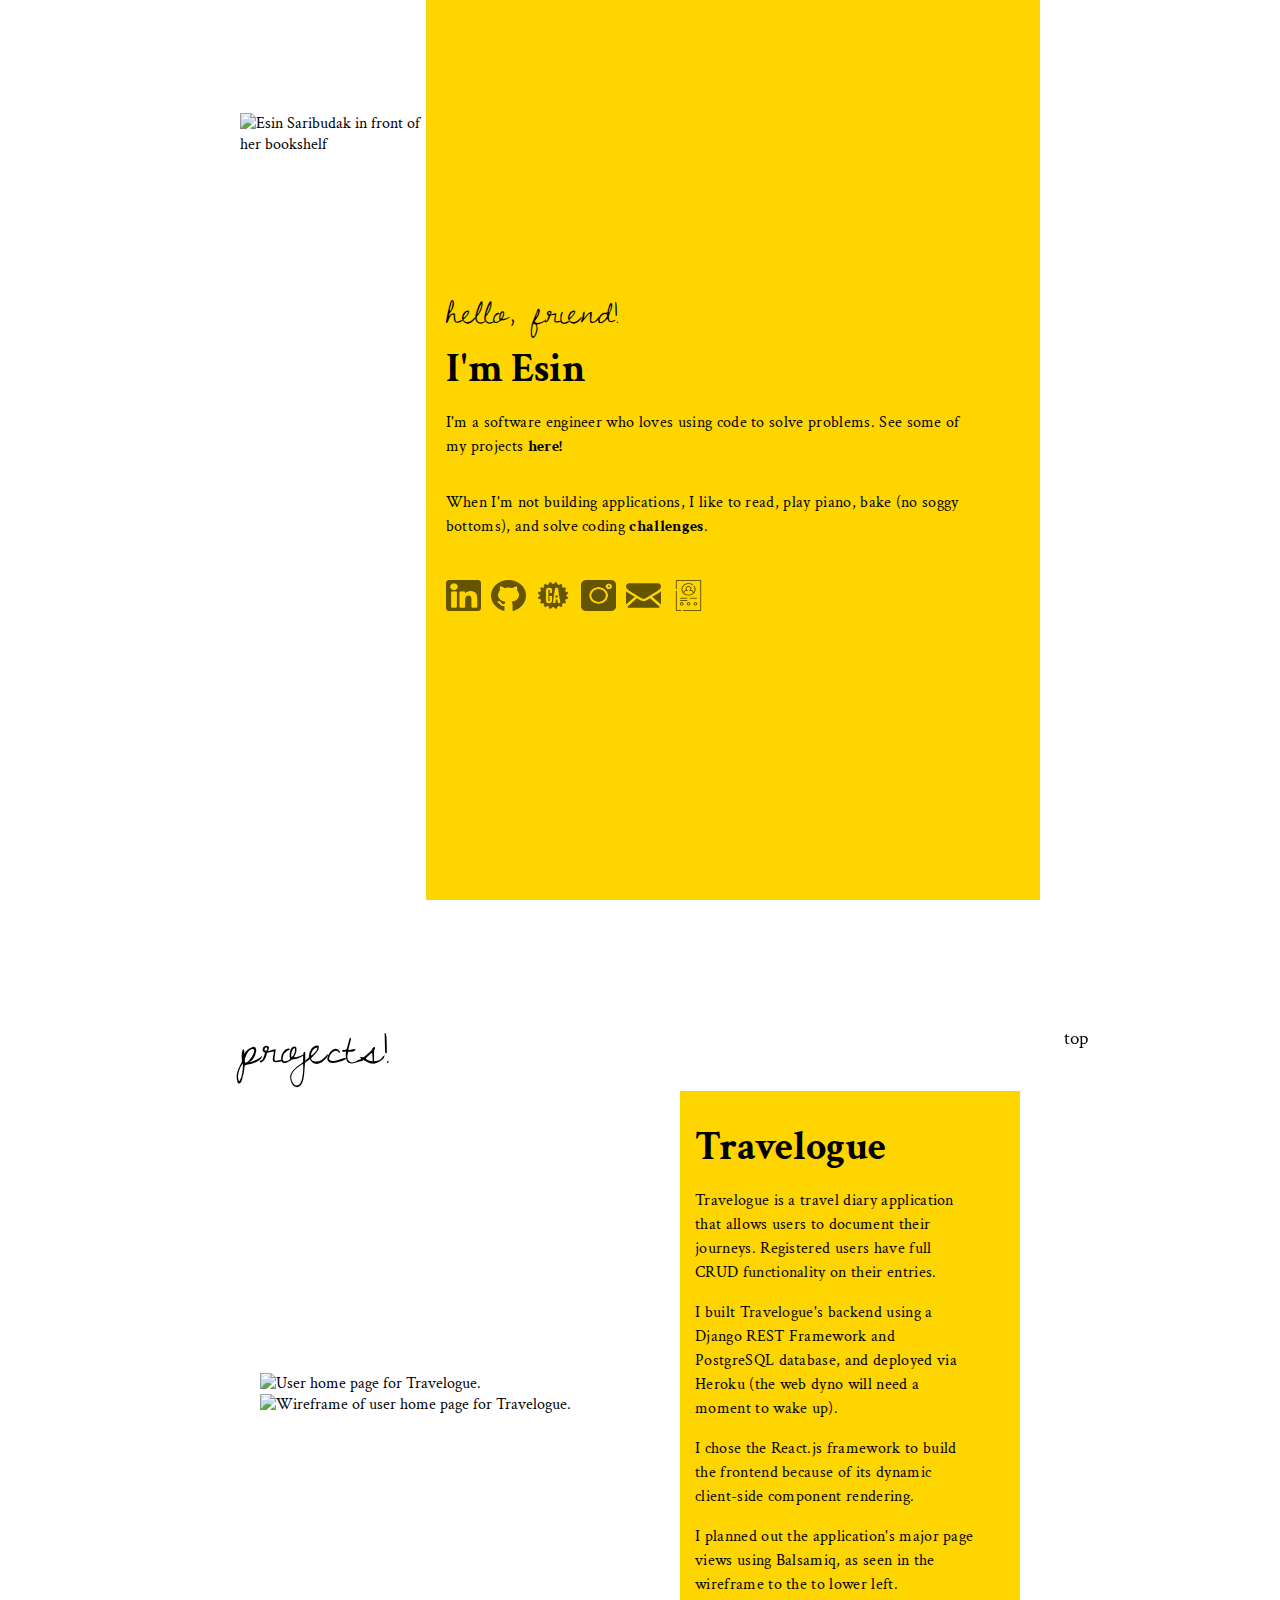
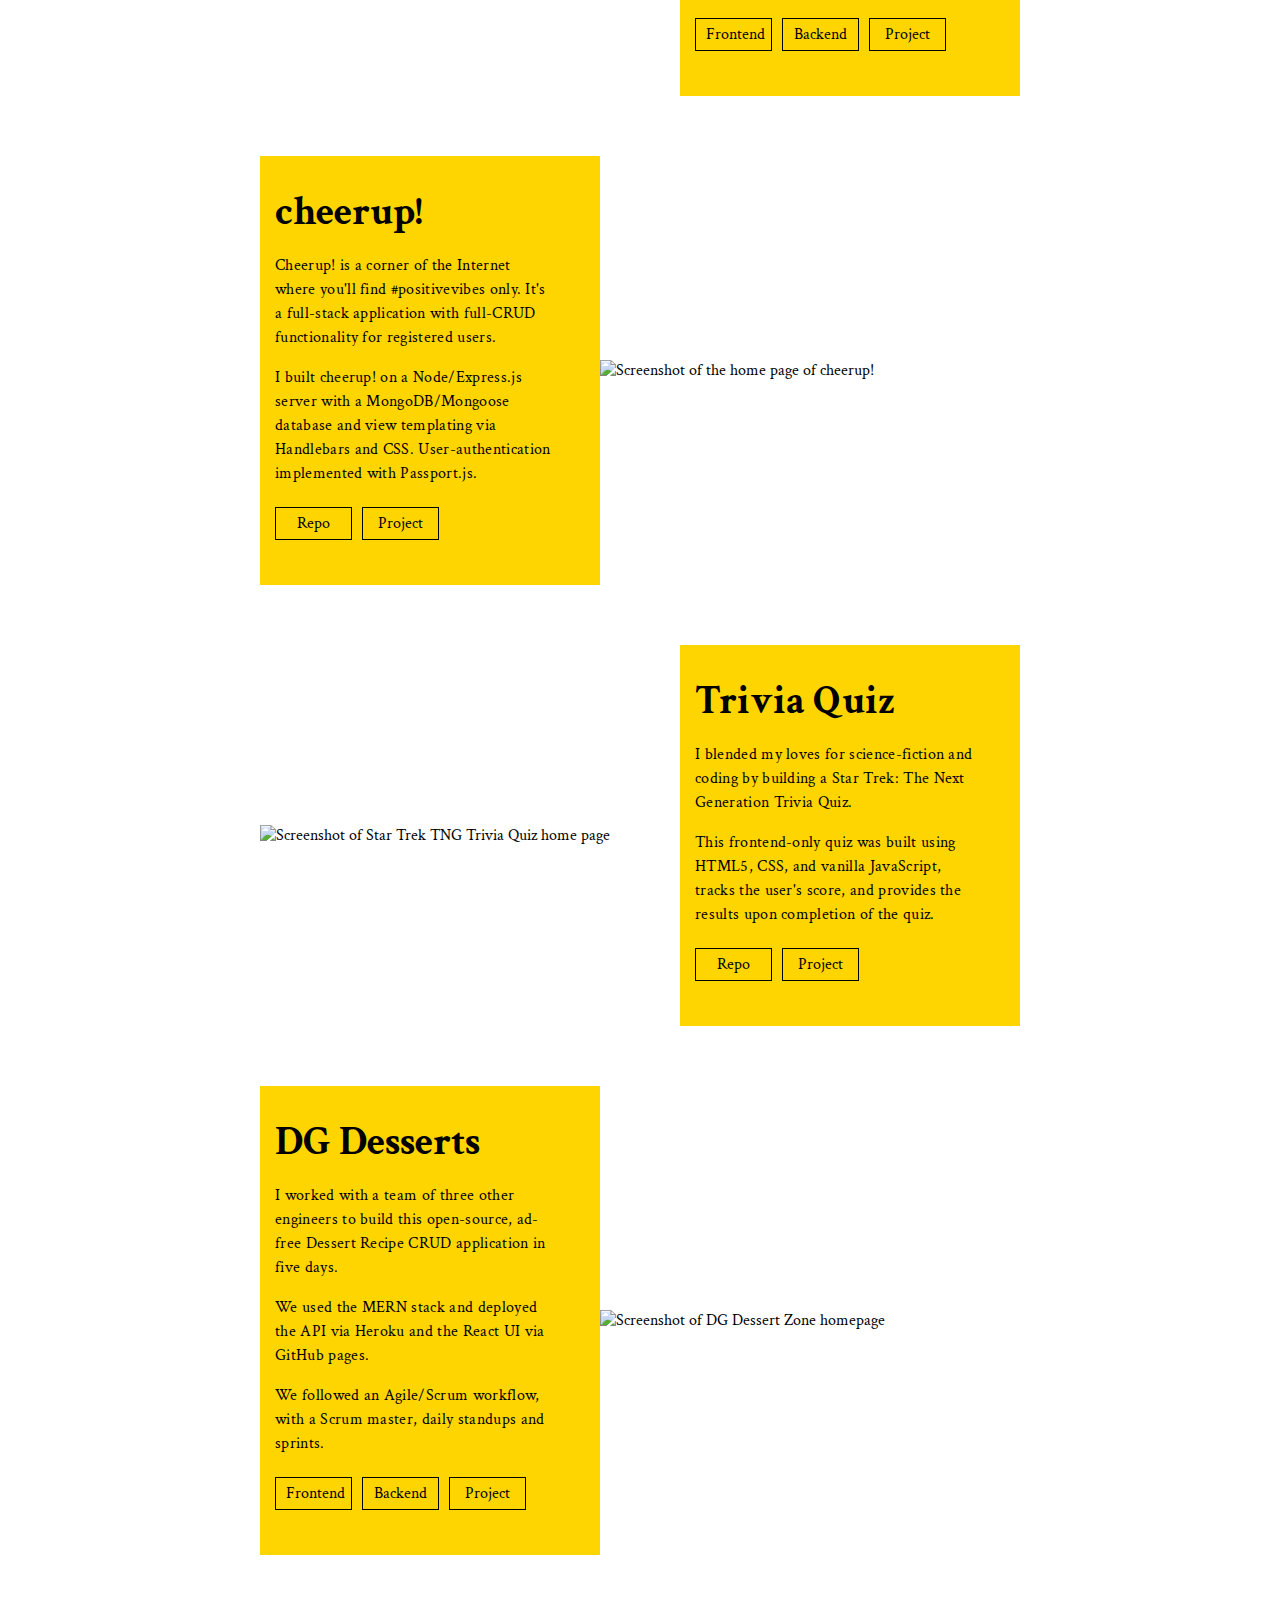
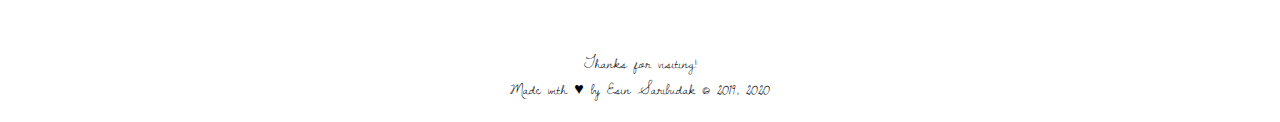
==== index.html @ 90f93ae7 "update meta tags and alt attributes for seo" ====
<!DOCTYPE html>
<html lang="en">
	<head>
		<meta charset="UTF-8" />
		<meta name="viewport" content="width=device-width, initial-scale=1.0" />
		<meta http-equiv="X-UA-Compatible" content="ie=edge" />
		<meta name="Esin Saribudak" content="Esin Saribudak's Portfolio" />
		<link type="text/css" rel="stylesheet" href="style.css" />
		<link
			href="https://fonts.googleapis.com/css?family=Crimson+Text:400,700&display=swap"
			rel="stylesheet"
		/>
		<link
			href="https://fonts.googleapis.com/css?family=Dawning+of+a+New+Day&display=swap"
			rel="stylesheet"
		/>
		<link
			rel="apple-touch-icon"
			sizes="180x180"
			href="favicon_io/apple-touch-icon.png"
		/>
		<link
			rel="icon"
			type="image/png"
			sizes="32x32"
			href="favicon_io/favicon-32x32.png"
		/>
		<link
			rel="icon"
			type="image/png"
			sizes="16x16"
			href="favicon_io/favicon-16x16.png"
		/>
		<link rel="manifest" href="/site.webmanifest" />

		<title>Esin Saribudak</title>
	</head>
	<body>
		<div class="home">
			<div class="home-img-container">
				<img
					id="esin-picture"
					src="https://i.imgur.com/zBYE6ko.jpg"
					alt="Esin Saribudak in front of her bookshelf"
				/>
			</div>
			<main id="yellow-rectangle">
				<h2>hello, friend!</h2>
				<h1>I'm Esin</h1>
				<p>
					I'm a software engineer who loves using code to solve problems. See
					some of my projects
					<a href="#projects">here!</a>
				</p>

				<p>
					When I'm not building applications, I like to read, play piano, bake
					(no soggy bottoms), and solve coding
					<a href="https://www.codewars.com/users/esin87" target="_blank"
						>challenges</a
					>.
				</p>

				<div class="icon-container" id="icon-container">
					<a href="https://www.linkedin.com/in/esinsaribudak/" target="_blank">
						<img
							id="linkedin"
							class="icon"
							src="images/icons/045-linkedin.png"
							alt="Click to visit Esin Saribudak's LinkedIn profile"
						/>
					</a>
					<a href="https://github.com/esin87" target="_blank">
						<img
							id="github"
							class="icon"
							src="images/icons/038-github.png"
							alt="Click to visit Esin Saribudak's GitHub profile"
						/>
					</a>
					<a
						href="https://profiles.generalassemb.ly/profiles/esinsaribudak"
						target="_blank"
					>
						<img
							id="generalAssembly"
							class="icon"
							src="images/icons/ga-logo-bw.png"
							alt="Click to visit Esin Saribudak's GeneralAssembly profile"
						/>
					</a>
					<a href="https://instagram.com/yellowbranch/" target="_blank">
						<img
							id="instagram"
							class="icon"
							src="images/icons/025-instagram.png"
							alt="Click to visit Esin Saribudak's Instagram profile"
						/>
					</a>
					<a href="mailto:esin.saribudak@gmail.com">
						<img
							id="email"
							class="icon"
							src="images/icons/black-back-closed-envelope-shape.png"
							alt="Click to email Esin Saribudak"
						/>
					</a>
					<a href="images/esinsaribudak-resume.pdf" target="_blank">
						<img
							id="resume"
							class="icon"
							src="images/icons/005-profile-1.png"
							alt="Click to see Esin Saribudak's resume"
						/>
					</a>
				</div>
			</main>
		</div>

		<div class="projects" id="projects">
			<div class="projects-header">
				<h2>projects!</h2>
			</div>
			<div id="top">
				<a href="#">top</a>
			</div>
			<article>
				<div class="project-img-container">
					<img
						src="https://i.imgur.com/ESiL0TM.png"
						alt="User home page for Travelogue."
					/>
					<img
						src="https://i.imgur.com/zQrvHQb.png"
						alt="Wireframe of user home page for Travelogue."
					/>
				</div>
				<div class="project-text-container">
					<h1>Travelogue</h1>

					<p>
						Travelogue is a travel diary application that allows users to
						document their journeys. Registered users have full CRUD
						functionality on their entries.
					</p>
					<p>
						I built Travelogue's backend using a Django REST Framework and
						PostgreSQL database, and deployed via Heroku (the web dyno will need
						a moment to wake up).
					</p>
					<p>
						I chose the React.js framework to build the frontend because of its
						dynamic client-side component rendering.
					</p>
					<p>
						I planned out the application's major page views using Balsamiq, as
						seen in the wireframe to the to lower left.
					</p>
					<div class="projects-button-container">
						<a href="https://github.com/esin87/travelogue" target="_blank"
							>Frontend</a
						>
						<a
							href="https://github.com/esin87/travelogue_backend"
							target="_blank"
							>Backend</a
						>
						<a href="https://esin87.github.io/travelogue/" target="_blank"
							>Project</a
						>
					</div>
				</div>
			</article>
			<article>
				<div class="project-text-container">
					<h1>cheerup!</h1>
					<p>
						Cheerup! is a corner of the Internet where you'll find
						#positivevibes only. It's a full-stack application with full-CRUD
						functionality for registered users.
					</p>
					<p>
						I built cheerup! on a Node/Express.js server with a MongoDB/Mongoose
						database and view templating via Handlebars and CSS.
						User-authentication implemented with Passport.js.
					</p>
					<div class="projects-button-container">
						<a href="https://github.com/esin87/cheerup" target="_blank">Repo</a>
						<a
							href="https://esins-cheerup-app.herokuapp.com/cheerups/"
							target="_blank"
						>
							Project
						</a>
					</div>
				</div>
				<div class="project-img-container">
					<img
						src="https://i.imgur.com/4g5cxNx.jpg"
						alt="Screenshot of the home page of cheerup!"
					/>
				</div>
			</article>
			<article>
				<div class="project-img-container">
					<img
						src="https://i.imgur.com/zkVn82F.png"
						alt="Screenshot of Star Trek TNG Trivia Quiz home page"
					/>
				</div>
				<div class="project-text-container">
					<h1>Trivia Quiz</h1>
					<p>
						I blended my loves for science-fiction and coding by building a Star
						Trek: The Next Generation Trivia Quiz.
					</p>
					<p>
						This frontend-only quiz was built using HTML5, CSS, and vanilla
						JavaScript, tracks the user's score, and provides the results upon
						completion of the quiz.
					</p>
					<div class="projects-button-container">
						<a
							href="https://github.com/esin87/StarTrek_TNG_Trivia_Game"
							target="_blank"
							>Repo</a
						>
						<a
							href="https://esin87.github.io/StarTrek_TNG_Trivia_Game/"
							target="_blank"
						>
							Project
						</a>
					</div>
				</div>
			</article>
			<article>
				<div class="project-text-container">
					<h1>DG Desserts</h1>
					<p>
						I worked with a team of three other engineers to build this
						open-source, ad-free Dessert Recipe CRUD application in five days.
					</p>
					<p>
						We used the MERN stack and deployed the API via Heroku and the React
						UI via GitHub pages.
					</p>
					<p>
						We followed an Agile/Scrum workflow, with a Scrum master, daily
						standups and sprints.
					</p>
					<div class="projects-button-container">
						<a
							href="https://github.com/esin87/ga-seir-project3-frontend"
							target="_blank"
							>Frontend</a
						>
						<a href="https://github.com/esin87/ga-seir-project3">Backend</a>
						<a
							href="https://esin87.github.io/ga-seir-project3-frontend"
							target="_blank"
						>
							Project
						</a>
					</div>
				</div>

				<div class="project-img-container">
					<img
						src="https://i.imgur.com/pqdfw8V.png"
						alt="Screenshot of DG Dessert Zone homepage"
					/>
				</div>
			</article>
		</div>
		<footer>
			Thanks for visiting! <br />
			Made with &hearts; by Esin Saribudak &copy; 2019, 2020
		</footer>
		<script src="script.js"></script>
	</body>
</html>
---- style.css ----
html,
body {
	background-color: white;
	font-family: 'Crimson Text', serif;
	color: black;
	text-align: left;
	padding: 0;
	max-width: 800px;
	padding: 0px;
	margin: 0px auto;
	height: 100%;
	min-height: 100%;
	animation: fadeInAnimation ease 1.5s;
	animation-iteration-count: 1;
	animation-fill-mode: forwards;
	scroll-behavior: smooth;
}

@keyframes fadeInAnimation {
	0% {
		opacity: 0;
	}
	100% {
		opacity: 1;
	}
}

h1 {
	font-size: 250%;
}

h2 {
	font-family: 'Dawning of a New Day', cursive;
	font-size: 250%;
	font-weight: 300;
}

h1,
h2 {
	margin: 0;
}

.home {
	display: flex;
	flex-direction: row;
	align-items: stretch;
	height: 100%;
	min-height: 100%;
}

.home img {
	border: none;
	height: 75%;
}

.home-img-container {
	display: flex;
	flex-direction: row;
	align-items: center;
}

.icon-container {
	display: flex;
	flex-direction: row;
	padding: 0;
	margin: 0;
	justify-content: flex-start;
}

.icon-container img {
	opacity: 0.6;
}

.icon-container img:hover {
	opacity: 1;
}

main {
	background-color: #ffd500;
	padding: 0 60px 0 20px;
	display: flex;
	flex-direction: column;
	justify-content: center;
	height: 100%;
}

.icon-container {
	border: none;
	margin-top: 25px;
}

img.icon {
	width: 35px;
	margin-right: 10px;
}

p {
	line-height: 1.5em;
	letter-spacing: 0.02em;
}

p a {
	color: black;
	text-decoration: none;
	font-weight: bolder;
	transition: color 0.5s;
}

p a:hover {
	color: white;
}

@media (max-width: 750px) {
	html,
	body {
		margin: 0;
		padding: 0;
		height: 100vh;
		min-height: 100%;
		position: fixed;
	}

	.home img {
		height: 200px;
	}

	main {
		height: 100vh;
		min-height: 100%;
	}

	img.icon {
		width: 25px;
		height: 25px;
	}
}

.projects-header {
	display: flex;
	justify-content: space-between;
	align-items: baseline;
}

.projects-header a {
	color: black;
	text-decoration: none;
	font-weight: bolder;
}

.projects {
	margin-top: 100px;
}

.projects img {
	width: 100%;
}

.projects h2 {
	font-size: 350%;
}

article {
	width: 95%;
	display: flex;
	margin: 10px auto;
	padding-top: 30px;
	padding-bottom: 20px;
	align-items: center;
}

.project-img-container {
	display: flex;
	flex-direction: column;
	flex-basis: 60%;
}

.project-text-container {
	flex-basis: 40%;
	background-color: #ffd500;
	padding: 30px 45px 30px 15px;
}

.projects-button-container {
	display: flex;
	justify-content: flex-start;
	padding-bottom: 10px;
}

.projects-button-container a {
	margin: 5px 10px 5px 0;
	text-decoration: none;
	border: 1px solid black;
	padding: 5px 10px;
	color: black;
	width: 55px;
	text-align: center;
	transition: background-color 0.5s;
}

.projects-button-container a:hover {
	background-color: white;
}

footer {
	text-align: center;
	margin: 55px 0 10px 0;
	padding: 20px;
	font-family: 'Dawning of a New Day', cursive;
}

div#top {
	position: -webkit-sticky; /* Safari */
	position: sticky;
	top: 0;
	text-align: right;
	margin-right: -3em;
	margin-top: -4em;
}

div#top a {
	color: black;
	text-decoration: none;
	font-size: larger;
}
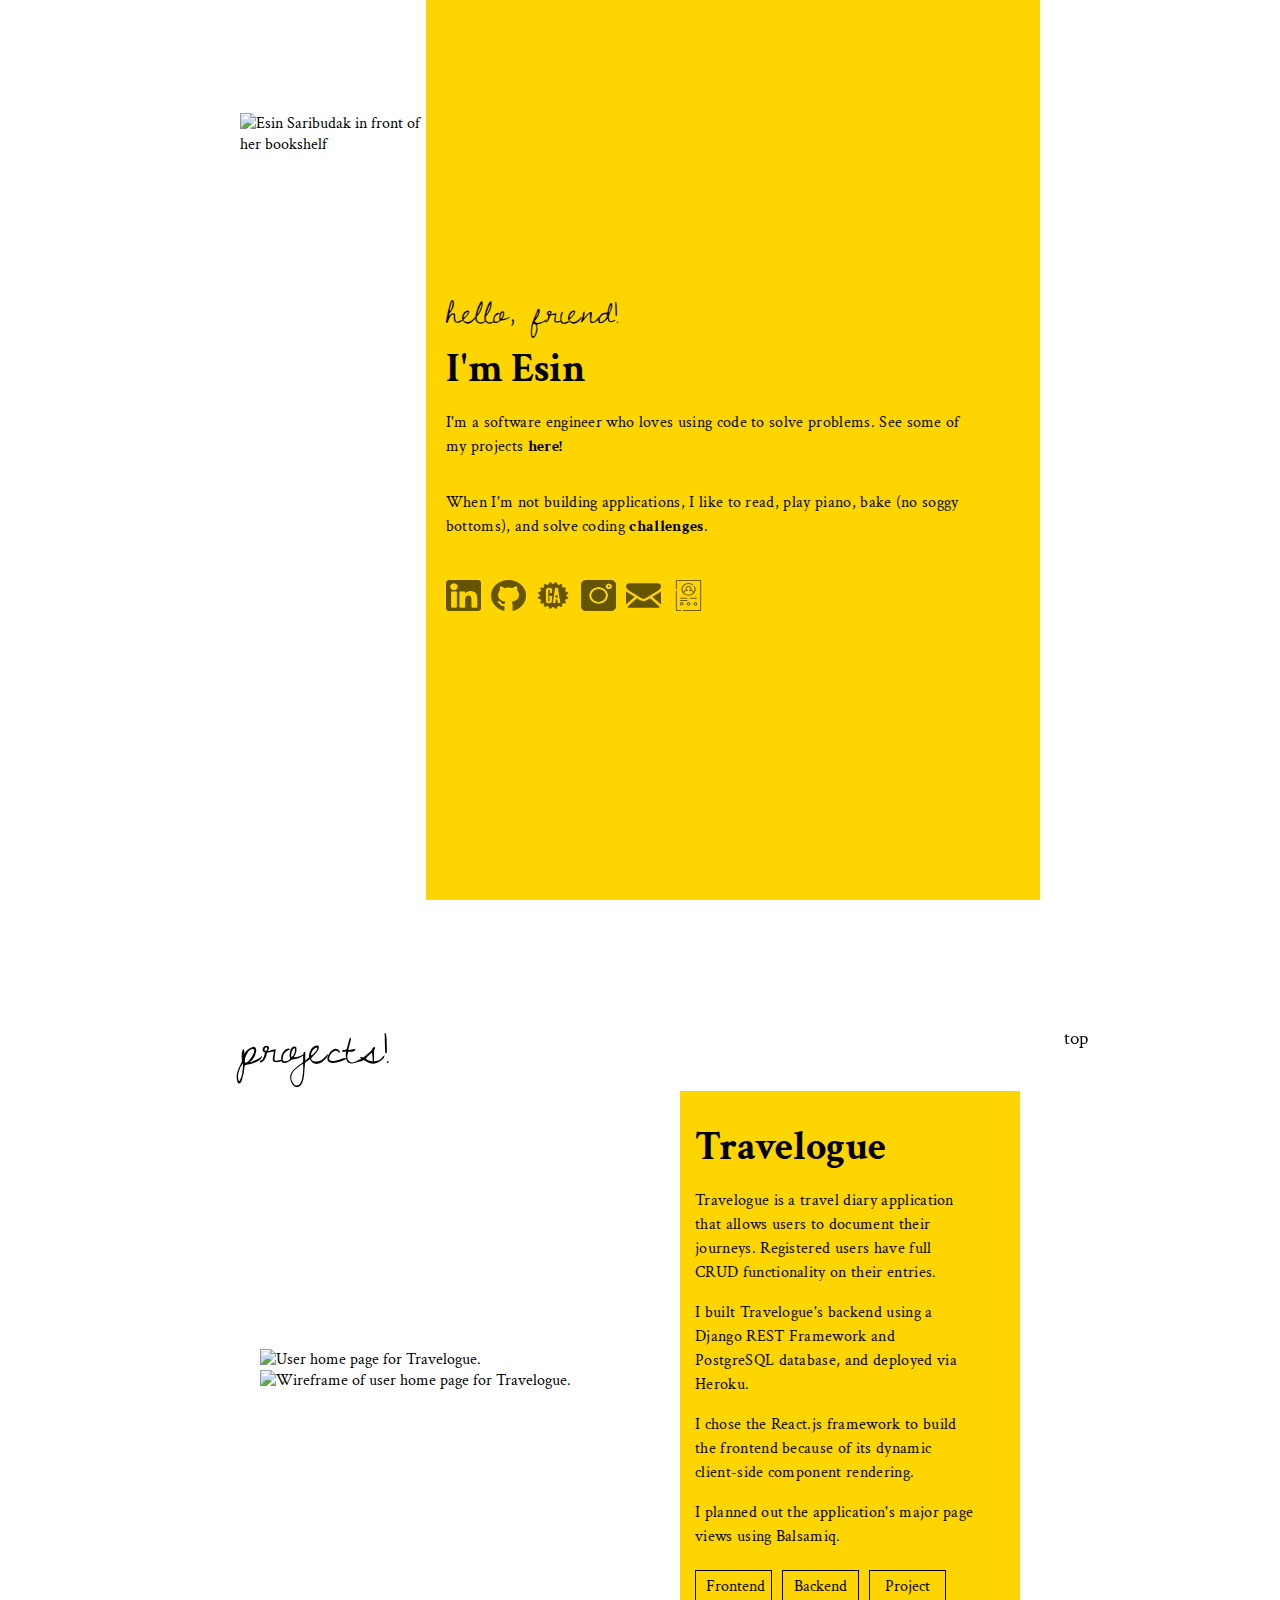
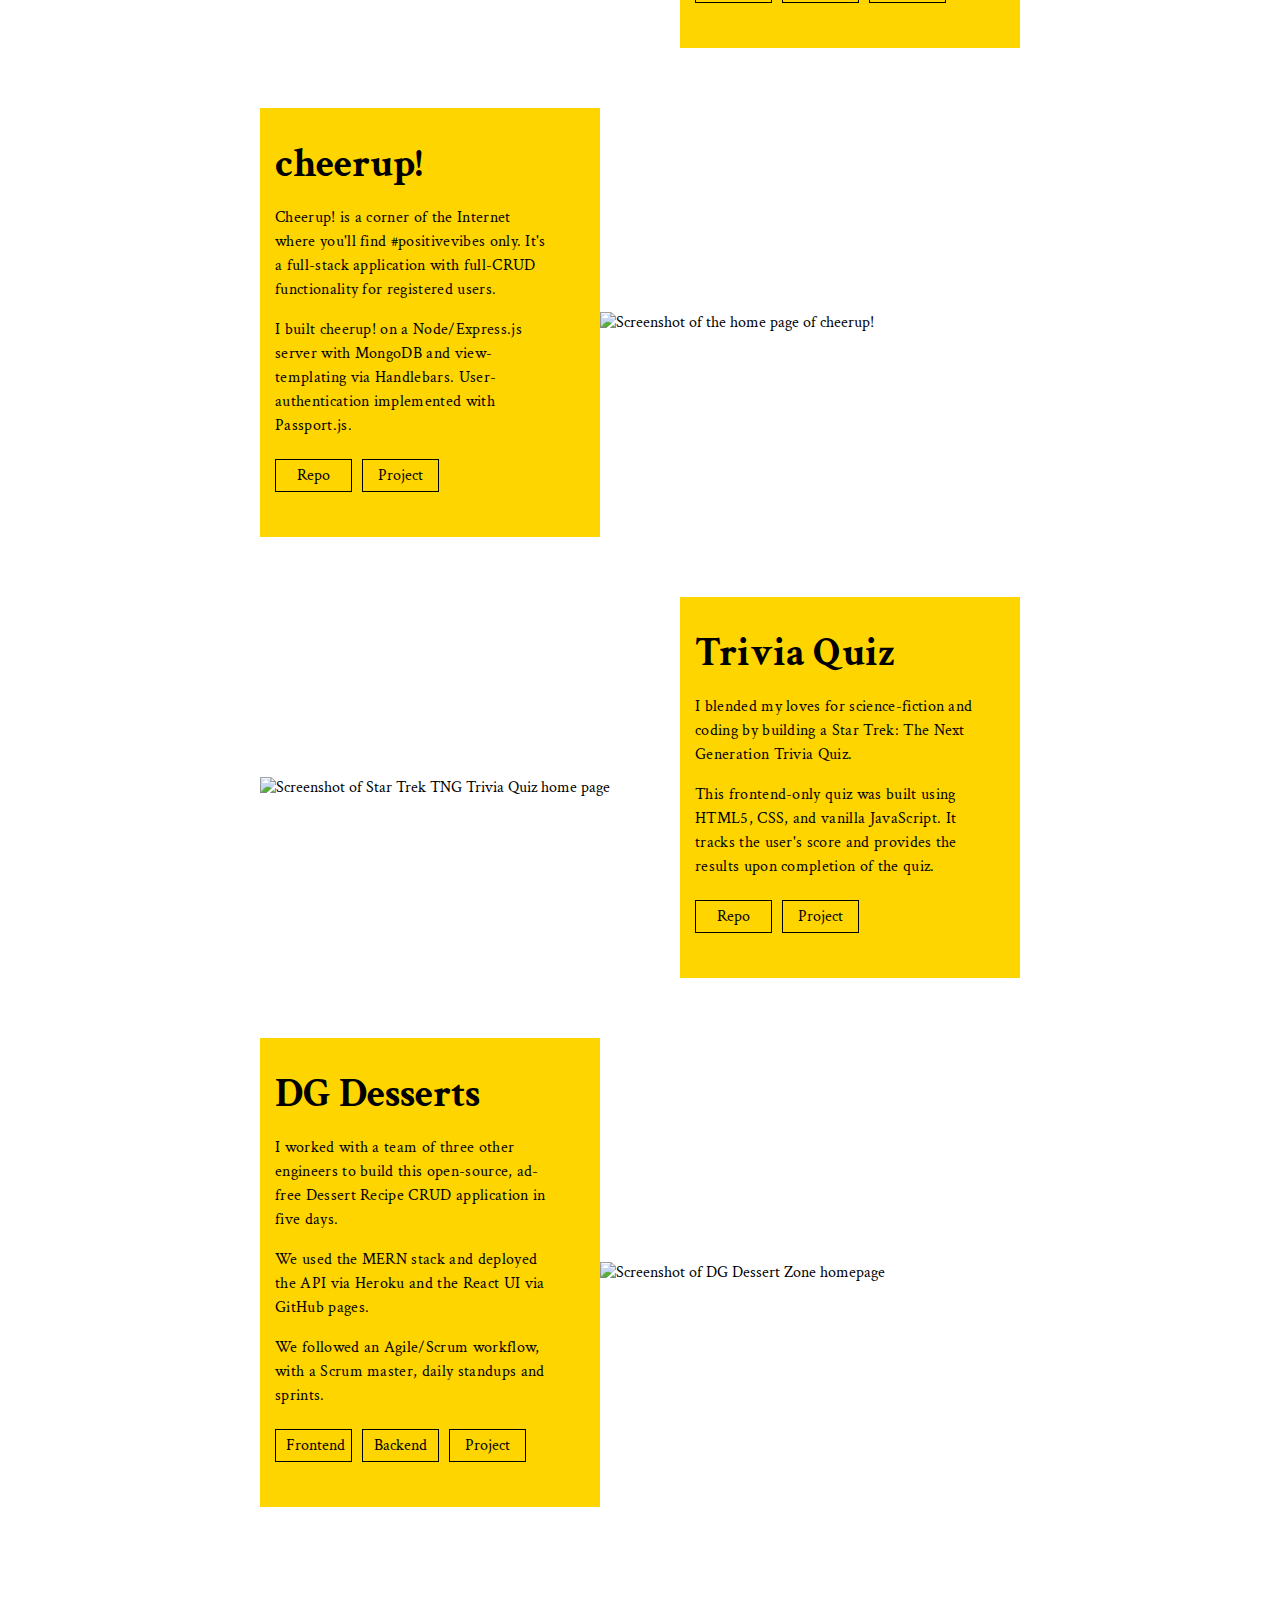
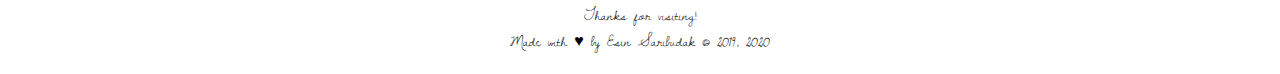
==== commit 8545a09c: "Add mobile-responsive styles" ====
--- a/index.html
+++ b/index.html
@@ -145,16 +145,14 @@
 					</p>
 					<p>
 						I built Travelogue's backend using a Django REST Framework and
-						PostgreSQL database, and deployed via Heroku (the web dyno will need
-						a moment to wake up).
+						PostgreSQL database, and deployed via Heroku.
 					</p>
 					<p>
 						I chose the React.js framework to build the frontend because of its
 						dynamic client-side component rendering.
 					</p>
 					<p>
-						I planned out the application's major page views using Balsamiq, as
-						seen in the wireframe to the to lower left.
+						I planned out the application's major page views using Balsamiq.
 					</p>
 					<div class="projects-button-container">
 						<a href="https://github.com/esin87/travelogue" target="_blank"
@@ -172,7 +170,7 @@
 				</div>
 			</article>
 			<article>
-				<div class="project-text-container">
+				<div class="project-text-container" id="cheerup-text">
 					<h1>cheerup!</h1>
 					<p>
 						Cheerup! is a corner of the Internet where you'll find
@@ -180,9 +178,9 @@
 						functionality for registered users.
 					</p>
 					<p>
-						I built cheerup! on a Node/Express.js server with a MongoDB/Mongoose
-						database and view templating via Handlebars and CSS.
-						User-authentication implemented with Passport.js.
+						I built cheerup! on a Node/Express.js server with MongoDB and
+						view-templating via Handlebars. User-authentication implemented with
+						Passport.js.
 					</p>
 					<div class="projects-button-container">
 						<a href="https://github.com/esin87/cheerup" target="_blank">Repo</a>
@@ -208,7 +206,7 @@
 						alt="Screenshot of Star Trek TNG Trivia Quiz home page"
 					/>
 				</div>
-				<div class="project-text-container">
+				<div class="project-text-container" id="star-trek-text">
 					<h1>Trivia Quiz</h1>
 					<p>
 						I blended my loves for science-fiction and coding by building a Star
@@ -216,7 +214,7 @@
 					</p>
 					<p>
 						This frontend-only quiz was built using HTML5, CSS, and vanilla
-						JavaScript, tracks the user's score, and provides the results upon
+						JavaScript. It tracks the user's score and provides the results upon
 						completion of the quiz.
 					</p>
 					<div class="projects-button-container">
@@ -235,7 +233,7 @@
 				</div>
 			</article>
 			<article>
-				<div class="project-text-container">
+				<div class="project-text-container" id="dg-text">
 					<h1>DG Desserts</h1>
 					<p>
 						I worked with a team of three other engineers to build this
--- a/style.css
+++ b/style.css
@@ -4,16 +4,10 @@
 	font-family: 'Crimson Text', serif;
 	color: black;
 	text-align: left;
-	padding: 0;
-	max-width: 800px;
-	padding: 0px;
-	margin: 0px auto;
-	height: 100%;
-	min-height: 100%;
 	animation: fadeInAnimation ease 1.5s;
 	animation-iteration-count: 1;
 	animation-fill-mode: forwards;
-	scroll-behavior: smooth;
+	padding: 0;
 }
 
 @keyframes fadeInAnimation {
@@ -25,200 +19,357 @@
 	}
 }
 
-h1 {
-	font-size: 250%;
-}
-
-h2 {
-	font-family: 'Dawning of a New Day', cursive;
-	font-size: 250%;
-	font-weight: 300;
-}
-
-h1,
-h2 {
-	margin: 0;
-}
-
-.home {
-	display: flex;
-	flex-direction: row;
-	align-items: stretch;
-	height: 100%;
-	min-height: 100%;
-}
-
-.home img {
-	border: none;
-	height: 75%;
-}
-
-.home-img-container {
-	display: flex;
-	flex-direction: row;
-	align-items: center;
-}
-
-.icon-container {
-	display: flex;
-	flex-direction: row;
-	padding: 0;
-	margin: 0;
-	justify-content: flex-start;
-}
-
-.icon-container img {
-	opacity: 0.6;
-}
-
-.icon-container img:hover {
-	opacity: 1;
-}
-
-main {
-	background-color: #ffd500;
-	padding: 0 60px 0 20px;
-	display: flex;
-	flex-direction: column;
-	justify-content: center;
-	height: 100%;
-}
-
-.icon-container {
-	border: none;
-	margin-top: 25px;
-}
-
-img.icon {
-	width: 35px;
-	margin-right: 10px;
-}
-
-p {
-	line-height: 1.5em;
-	letter-spacing: 0.02em;
-}
-
-p a {
-	color: black;
-	text-decoration: none;
-	font-weight: bolder;
-	transition: color 0.5s;
-}
-
-p a:hover {
-	color: white;
-}
-
-@media (max-width: 750px) {
+@media (max-width: 749px) {
 	html,
 	body {
+		display: flex;
+		flex-direction: column;
+		align-items: center;
+		margin: 1em auto;
+		text-align: center;
+		max-width: 95%;
+	}
+
+	.projects-button-container a {
+		margin: 5px 10px 5px 0;
+		text-decoration: none;
+		border: 1px solid black;
+		padding: 5px 10px;
+		color: black;
+		width: 55px;
+		text-align: center;
+		transition: background-color 0.5s;
+	}
+
+	.projects-button-container a {
+		background-color: white;
+	}
+
+	.project-text-container {
+		background-color: #ffd500;
+		padding: 0 1em;
+		margin: 1em;
+		margin-bottom: 2em;
+	}
+
+	div#top {
+		position: -webkit-sticky; /* Safari */
+		position: sticky;
+		top: 0;
+		text-align: right;
+		margin-right: -1em;
+		margin-top: -2em;
+	}
+
+	div#top a {
+		color: black;
+		text-decoration: none;
+		font-size: larger;
+	}
+
+	p a {
+		color: black;
+		text-decoration: none;
+		font-weight: bolder;
+		transition: color 0.5s;
+	}
+
+	p a:hover {
+		color: white;
+	}
+
+	footer {
+		text-align: center;
+		margin: 3em 0 1em 0;
+		font-size: 1.1em;
+		font-family: 'Dawning of a New Day', cursive;
+	}
+
+	main h1,
+	h2 {
+		padding: 0;
 		margin: 0;
-		padding: 0;
-		height: 100vh;
+	}
+
+	main h1 {
+		font-size: 4em;
+		margin-bottom: -0.5em;
+	}
+
+	main h2 {
+		font-family: 'Dawning of a New Day', cursive;
+		font-size: 3em;
+	}
+
+	.project-text-container h1 {
+		font-size: 2em;
+		margin-bottom: 0;
+		text-decoration: underline;
+	}
+
+	.projects-header h2 {
+		font-family: 'Dawning of a New Day', cursive;
+		font-size: 3em;
+		padding: 0;
+		margin-bottom: 1em;
+		text-align: left;
+	}
+
+	.home {
+		display: flex;
+		flex-direction: column;
+		width: 80%;
+		justify-content: center;
+		background-color: #ffd500;
+		padding: 3em;
+		margin-bottom: 2em;
+	}
+
+	.home img {
+		max-width: 20em;
+		height: auto;
+	}
+
+	main p {
+		font-size: 1.5em;
+	}
+
+	.icon-container {
+		display: flex;
+		flex-direction: row;
+		padding: 0;
+		margin: 0;
+		justify-content: center;
+		border: none;
+		margin-top: 3em;
+	}
+
+	.icon-container img {
+		opacity: 0.6;
+	}
+
+	.icon-container img:hover {
+		opacity: 1;
+	}
+
+	img.icon {
+		width: 35px;
+		margin-right: 10px;
+	}
+	.projects img {
+		max-width: 20em;
+		height: auto;
+		margin-top: 1em;
+	}
+
+	div.project-img-container {
+		display: flex;
+		flex-direction: column;
+		margin: 0 auto;
+		margin-bottom: 1em;
+	}
+
+	.projects article {
+		max-width: 95%;
+	}
+
+	article {
+		display: flex;
+		flex-direction: column;
+		justify-content: center;
+		border-bottom: 1px solid black;
+		margin-bottom: 2em;
+	}
+
+	.project-text-container p {
+		font-size: 1.25em;
+	}
+
+	#dg-text,
+	#cheerup-text {
+		order: 2;
+	}
+}
+
+@media (min-width: 750px) {
+	html,
+	body {
+		padding: 0;
+		max-width: 800px;
+		padding: 0px;
+		margin: 0px auto;
+		height: 100%;
 		min-height: 100%;
-		position: fixed;
+		scroll-behavior: smooth;
+	}
+
+	h1 {
+		font-size: 250%;
+	}
+
+	h2 {
+		font-family: 'Dawning of a New Day', cursive;
+		font-size: 250%;
+		font-weight: 300;
+	}
+
+	h1,
+	h2 {
+		margin: 0;
+	}
+
+	.home {
+		display: flex;
+		flex-direction: row;
+		align-items: stretch;
+		height: 100%;
+		min-height: 100%;
 	}
 
 	.home img {
-		height: 200px;
+		border: none;
+		height: 75%;
+	}
+
+	.home-img-container {
+		display: flex;
+		flex-direction: row;
+		align-items: center;
 	}
 
 	main {
-		height: 100vh;
-		min-height: 100%;
+		background-color: #ffd500;
+		padding: 0 60px 0 20px;
+		display: flex;
+		flex-direction: column;
+		justify-content: center;
+		height: 100%;
+	}
+
+	.icon-container {
+		display: flex;
+		flex-direction: row;
+		padding: 0;
+		margin: 0;
+		justify-content: flex-start;
+		border: none;
+		margin-top: 25px;
+	}
+
+	.icon-container img {
+		opacity: 0.6;
+	}
+
+	.icon-container img:hover {
+		opacity: 1;
 	}
 
 	img.icon {
-		width: 25px;
-		height: 25px;
+		width: 35px;
+		margin-right: 10px;
+	}
+
+	p {
+		line-height: 1.5em;
+		letter-spacing: 0.02em;
+	}
+
+	p a {
+		color: black;
+		text-decoration: none;
+		font-weight: bolder;
+		transition: color 0.5s;
+	}
+
+	p a:hover {
+		color: white;
+	}
+
+	.projects-header {
+		display: flex;
+		justify-content: space-between;
+		align-items: baseline;
+	}
+
+	.projects-header a {
+		color: black;
+		text-decoration: none;
+		font-weight: bolder;
+	}
+
+	.projects {
+		margin-top: 100px;
+	}
+
+	.projects img {
+		width: 100%;
+	}
+
+	.projects h2 {
+		font-size: 350%;
+	}
+
+	article {
+		width: 95%;
+		display: flex;
+		margin: 10px auto;
+		padding-top: 30px;
+		padding-bottom: 20px;
+		align-items: center;
+	}
+
+	.project-img-container {
+		display: flex;
+		flex-direction: column;
+		flex-basis: 60%;
+	}
+
+	.project-text-container {
+		flex-basis: 40%;
+		background-color: #ffd500;
+		padding: 30px 45px 30px 15px;
+	}
+
+	.projects-button-container {
+		display: flex;
+		justify-content: flex-start;
+		padding-bottom: 10px;
+	}
+
+	.projects-button-container a {
+		margin: 5px 10px 5px 0;
+		text-decoration: none;
+		border: 1px solid black;
+		padding: 5px 10px;
+		color: black;
+		width: 55px;
+		text-align: center;
+		transition: background-color 0.5s;
+	}
+
+	.projects-button-container a:hover {
+		background-color: white;
+	}
+
+	footer {
+		text-align: center;
+		margin: 55px 0 10px 0;
+		padding: 20px;
+		font-family: 'Dawning of a New Day', cursive;
+	}
+
+	div#top {
+		position: -webkit-sticky; /* Safari */
+		position: sticky;
+		top: 0;
+		text-align: right;
+		margin-right: -3em;
+		margin-top: -4em;
+	}
+
+	div#top a {
+		color: black;
+		text-decoration: none;
+		font-size: larger;
 	}
 }
-
-.projects-header {
-	display: flex;
-	justify-content: space-between;
-	align-items: baseline;
-}
-
-.projects-header a {
-	color: black;
-	text-decoration: none;
-	font-weight: bolder;
-}
-
-.projects {
-	margin-top: 100px;
-}
-
-.projects img {
-	width: 100%;
-}
-
-.projects h2 {
-	font-size: 350%;
-}
-
-article {
-	width: 95%;
-	display: flex;
-	margin: 10px auto;
-	padding-top: 30px;
-	padding-bottom: 20px;
-	align-items: center;
-}
-
-.project-img-container {
-	display: flex;
-	flex-direction: column;
-	flex-basis: 60%;
-}
-
-.project-text-container {
-	flex-basis: 40%;
-	background-color: #ffd500;
-	padding: 30px 45px 30px 15px;
-}
-
-.projects-button-container {
-	display: flex;
-	justify-content: flex-start;
-	padding-bottom: 10px;
-}
-
-.projects-button-container a {
-	margin: 5px 10px 5px 0;
-	text-decoration: none;
-	border: 1px solid black;
-	padding: 5px 10px;
-	color: black;
-	width: 55px;
-	text-align: center;
-	transition: background-color 0.5s;
-}
-
-.projects-button-container a:hover {
-	background-color: white;
-}
-
-footer {
-	text-align: center;
-	margin: 55px 0 10px 0;
-	padding: 20px;
-	font-family: 'Dawning of a New Day', cursive;
-}
-
-div#top {
-	position: -webkit-sticky; /* Safari */
-	position: sticky;
-	top: 0;
-	text-align: right;
-	margin-right: -3em;
-	margin-top: -4em;
-}
-
-div#top a {
-	color: black;
-	text-decoration: none;
-	font-size: larger;
-}
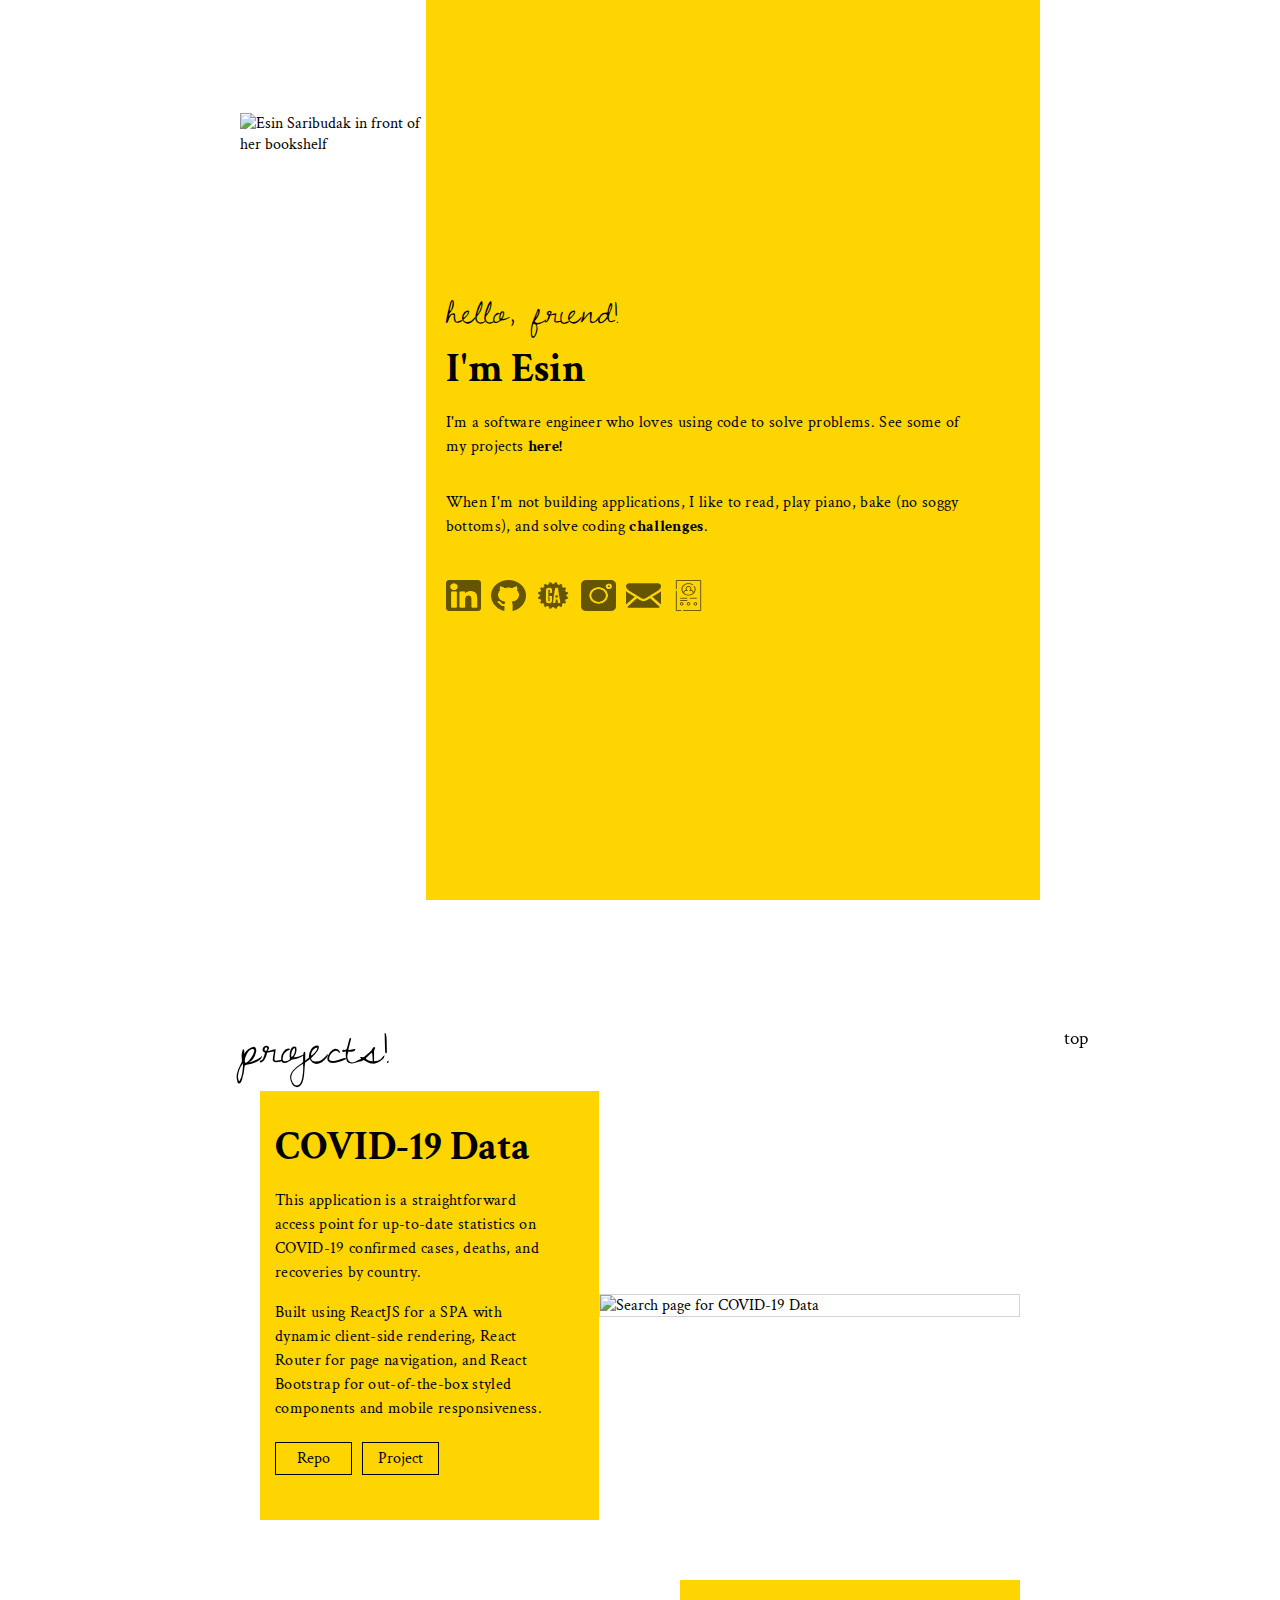
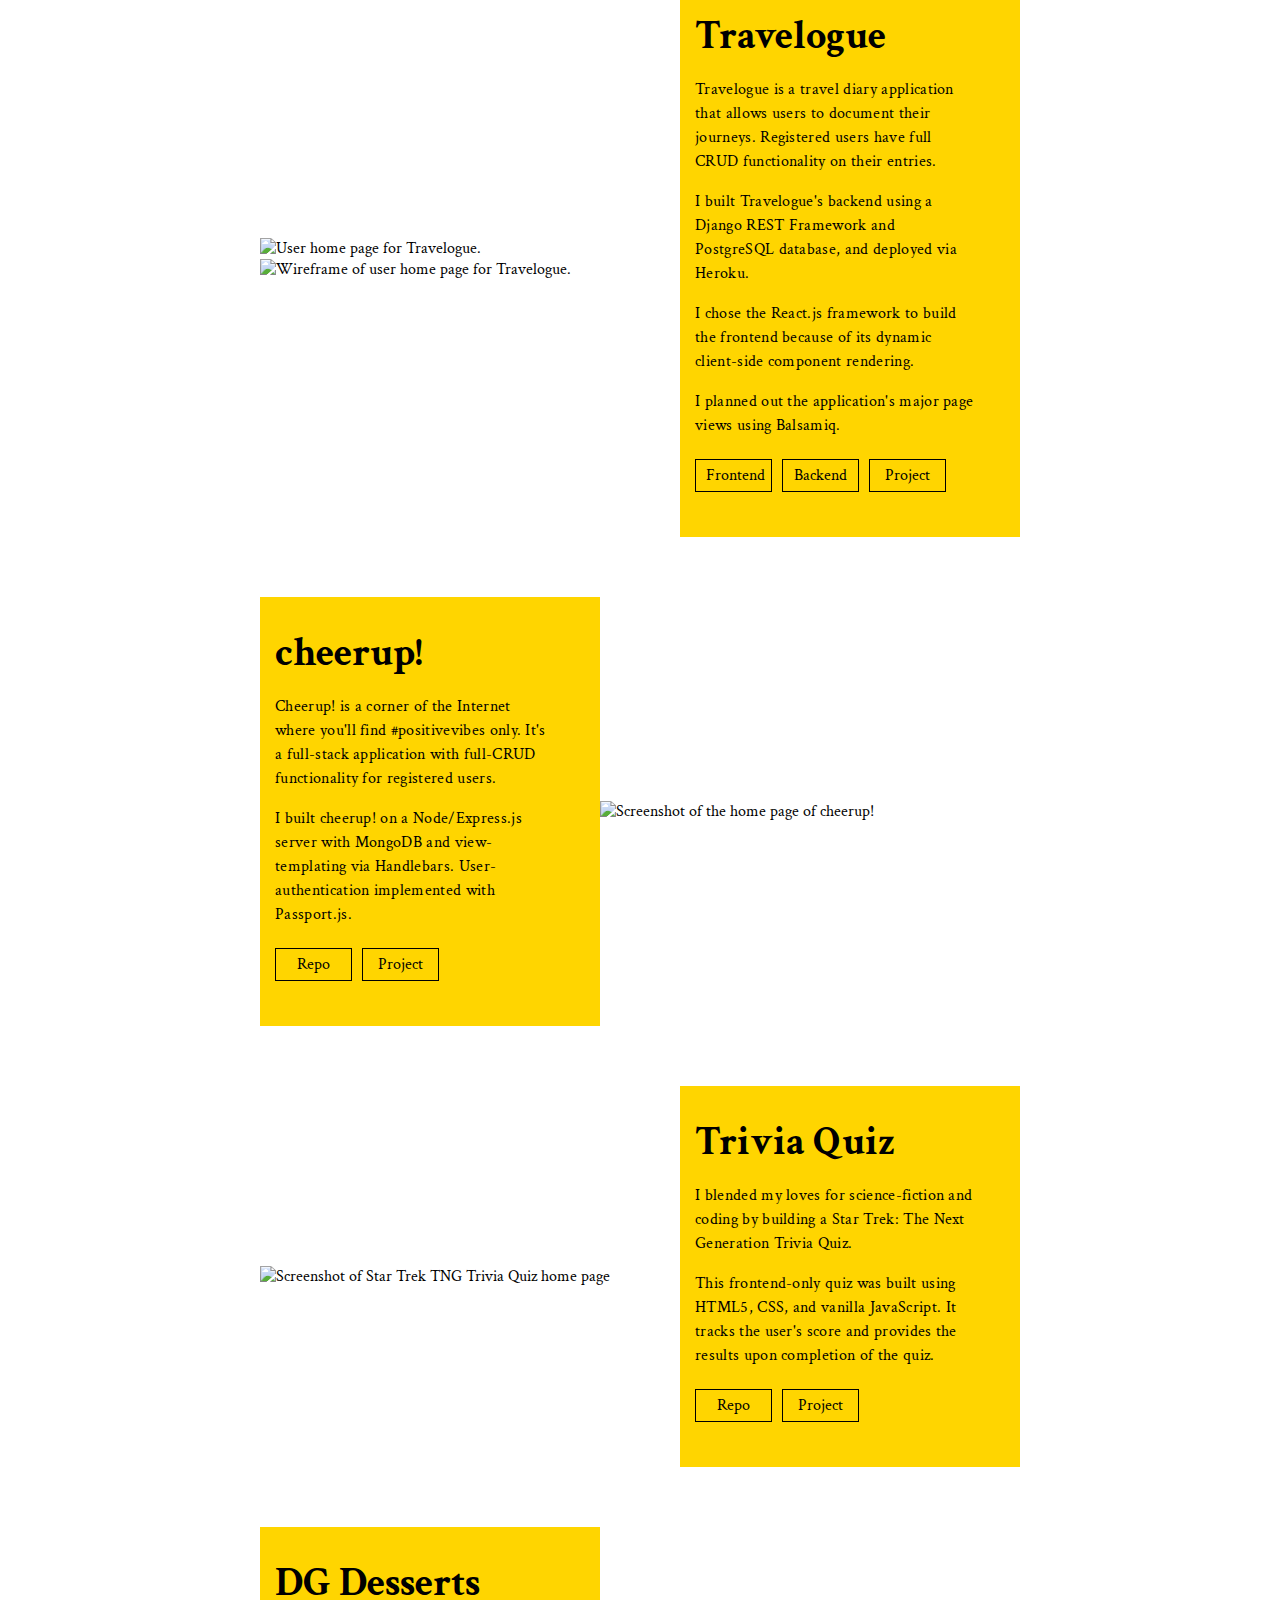
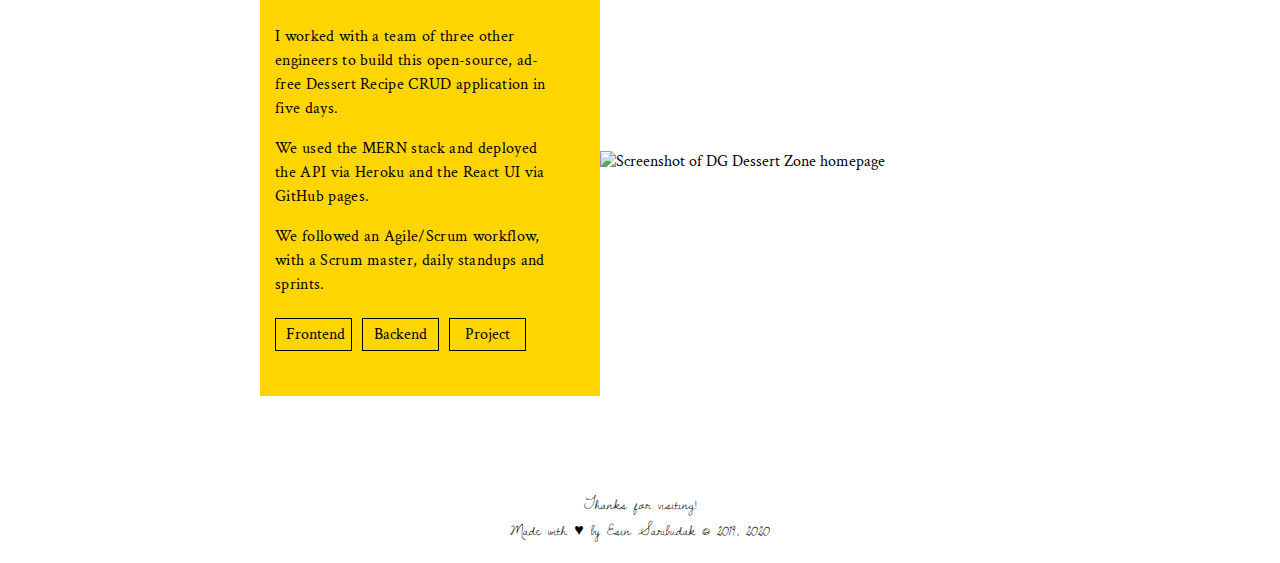
==== commit 3de86097: "Add new project and update style" ====
--- a/index.html
+++ b/index.html
@@ -79,7 +79,7 @@
 						/>
 					</a>
 					<a
-						href="https://profiles.generalassemb.ly/profiles/esinsaribudak"
+						href="https://generalassemb.ly/instructors/esin-saribudak/22565"
 						target="_blank"
 					>
 						<img
@@ -125,6 +125,43 @@
 				<a href="#">top</a>
 			</div>
 			<article>
+				<div class="project-text-container">
+					<h1>COVID-19 Data</h1>
+
+					<p>
+						This application is a straightforward access point for up-to-date
+						statistics on COVID-19 confirmed cases, deaths, and recoveries by
+						country.
+					</p>
+
+					<p>
+						Built using ReactJS for a SPA with dynamic client-side rendering,
+						React Router for page navigation, and React Bootstrap for
+						out-of-the-box styled components and mobile responsiveness.
+					</p>
+
+					<div class="projects-button-container">
+						<a href="https://github.com/esin87/covid19-data" target="_blank"
+							>Repo</a
+						>
+
+						<a
+							href="https://esin87.github.io/covid19-data/#/home"
+							target="_blank"
+							>Project</a
+						>
+					</div>
+				</div>
+				<div class="project-img-container" id="covid-img-container">
+					<img
+						id="covid-img"
+						src="https://i.imgur.com/jjIGUhR.png"
+						alt="Search
+					page for COVID-19 Data"
+					/>
+				</div>
+			</article>
+			<article>
 				<div class="project-img-container">
 					<img
 						src="https://i.imgur.com/ESiL0TM.png"
@@ -163,7 +200,7 @@
 							target="_blank"
 							>Backend</a
 						>
-						<a href="https://esin87.github.io/travelogue/" target="_blank"
+						<a href="https://esins-travelogue.herokuapp.com/" target="_blank"
 							>Project</a
 						>
 					</div>
--- a/style.css
+++ b/style.css
@@ -9,6 +9,9 @@
 	animation-fill-mode: forwards;
 	padding: 0;
 }
+#covid-img-container {
+	border: 1px solid lightgray;
+}
 
 @keyframes fadeInAnimation {
 	0% {
@@ -28,6 +31,11 @@
 		margin: 1em auto;
 		text-align: center;
 		max-width: 95%;
+	}
+
+	.projects-button-container {
+		display: flex;
+		justify-content: center;
 	}
 
 	.projects-button-container a {
@@ -74,6 +82,10 @@
 		transition: color 0.5s;
 	}
 
+	#yellow-rectangle p {
+		font-size: 18px;
+	}
+
 	p a:hover {
 		color: white;
 	}
@@ -129,7 +141,10 @@
 		max-width: 20em;
 		height: auto;
 	}
-
+	.home-img-container {
+		display: flex;
+		justify-content: center;
+	}
 	main p {
 		font-size: 1.5em;
 	}
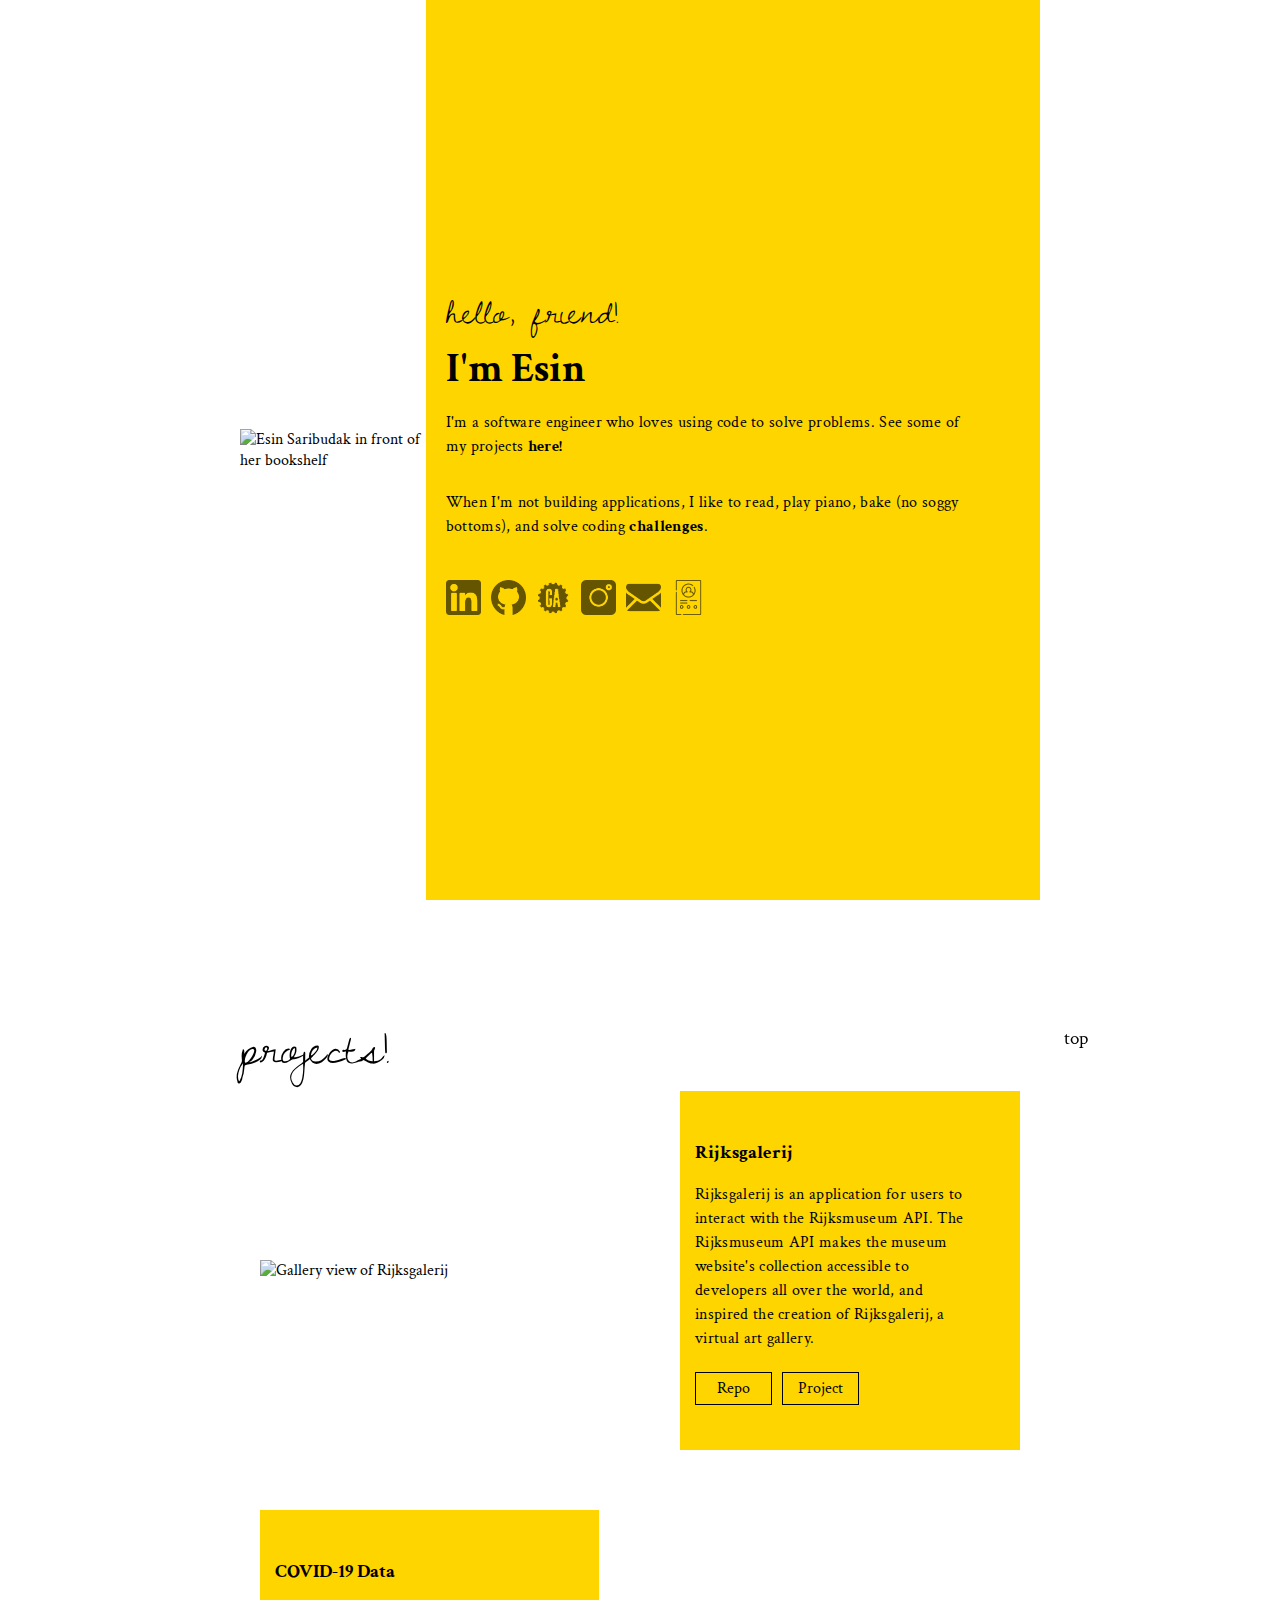
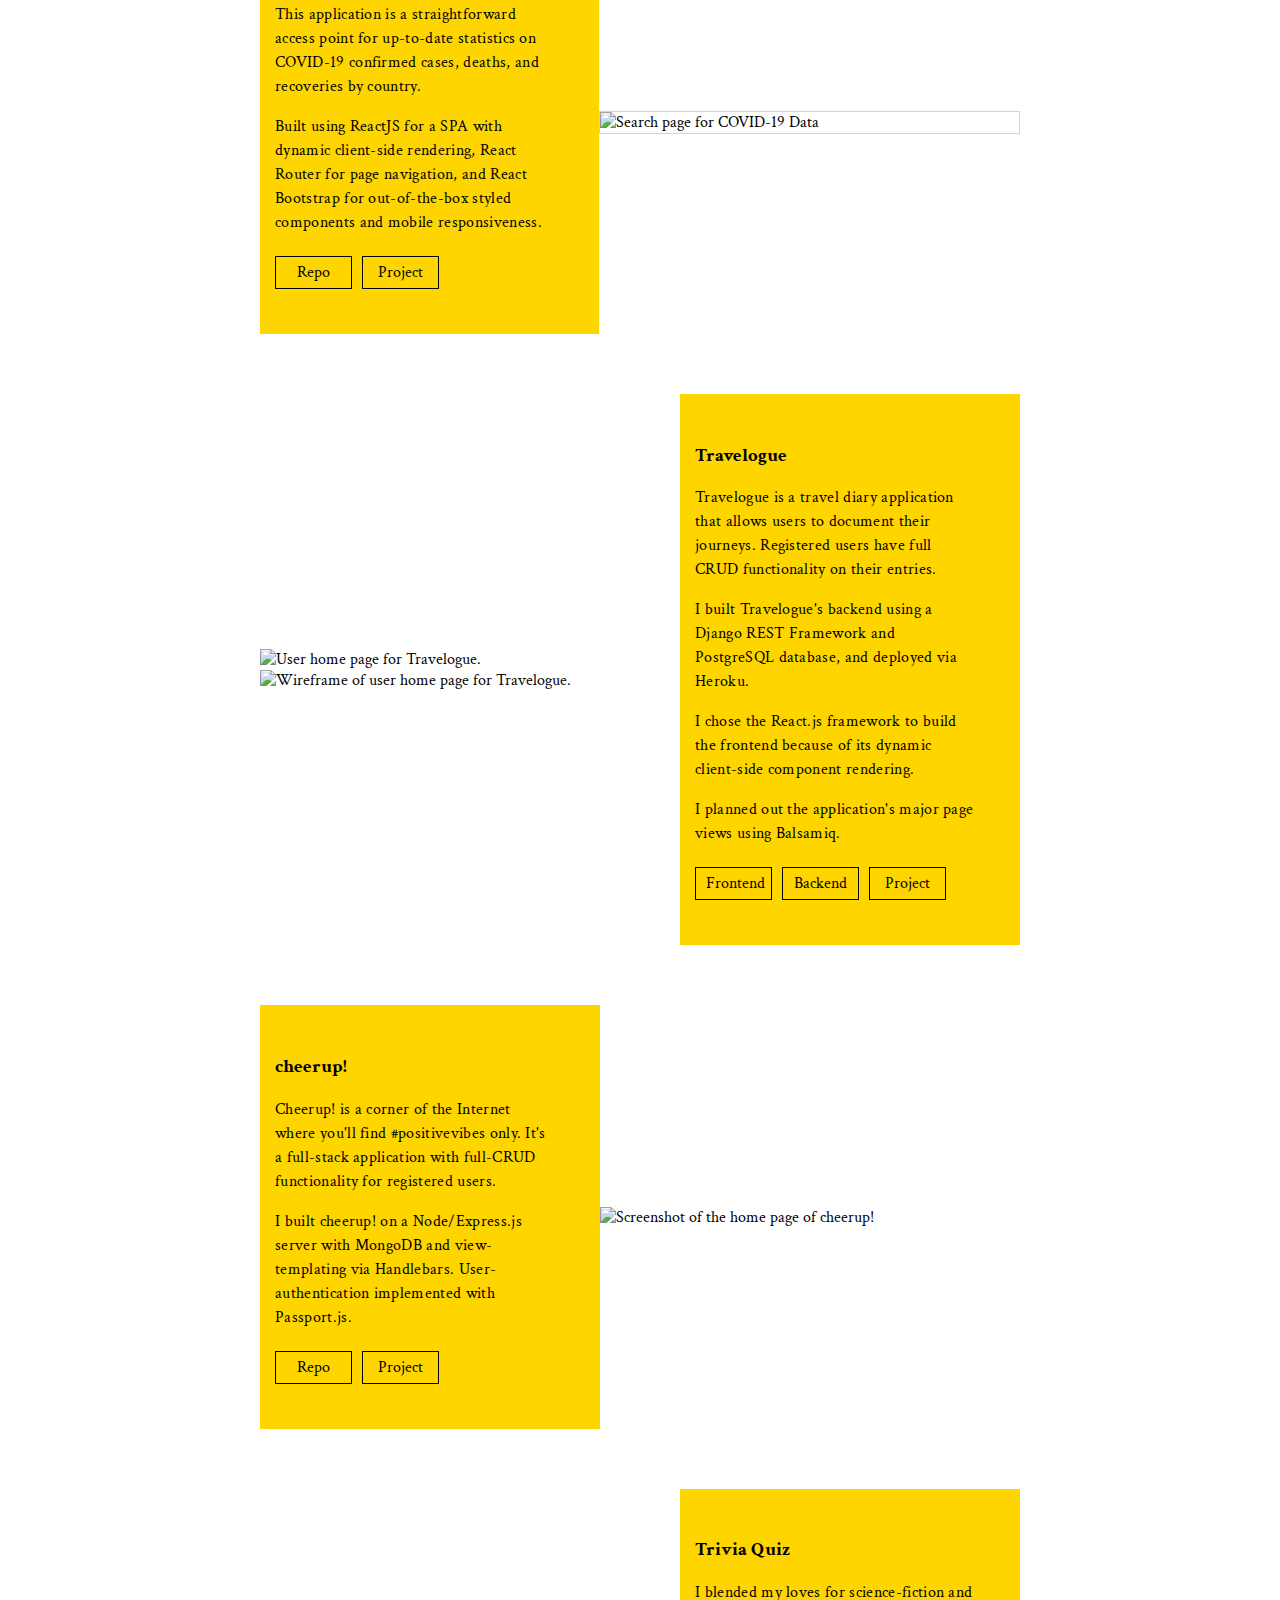
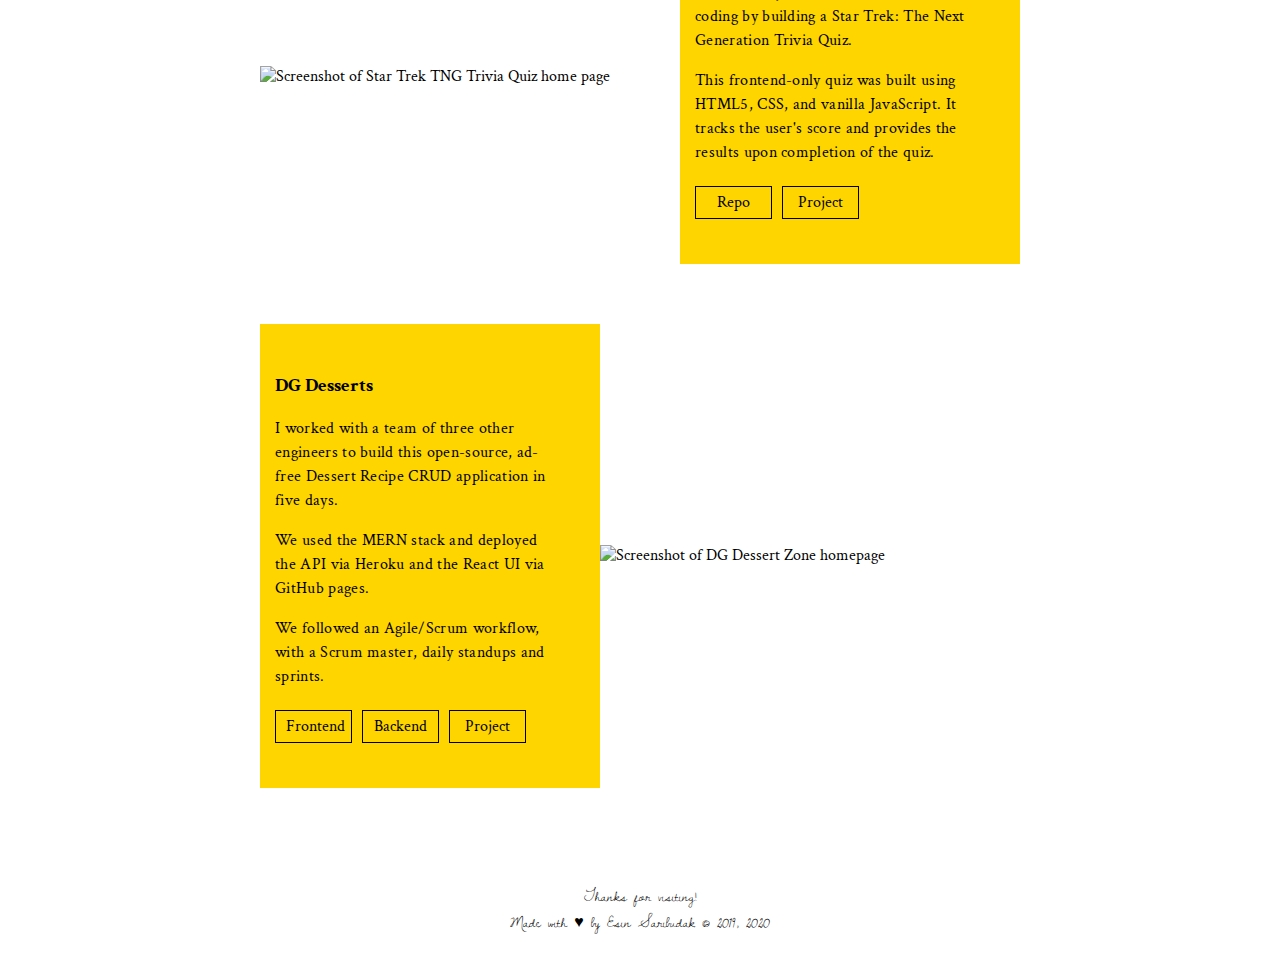
==== commit aa87198a: "Add new project to projects section" ====
--- a/index.html
+++ b/index.html
@@ -125,8 +125,37 @@
 				<a href="#">top</a>
 			</div>
 			<article>
+				<div class="project-img-container">
+					<img
+						id="covid-img"
+						src="https://i.imgur.com/TxIIsq2.png"
+						alt="Gallery view of Rijksgalerij"
+					/>
+				</div>
 				<div class="project-text-container">
-					<h1>COVID-19 Data</h1>
+					<h3>Rijksgalerij</h3>
+
+					<p>
+						Rijksgalerij is an application for users to interact with the
+						Rijksmuseum API. The Rijksmuseum API makes the museum website's
+						collection accessible to developers all over the world, and inspired
+						the creation of Rijksgalerij, a virtual art gallery.
+					</p>
+
+					<div class="projects-button-container">
+						<a href="https://github.com/esin87/rijksgalerij" target="_blank"
+							>Repo</a
+						>
+
+						<a href="https://rijksgalerij.herokuapp.com/" target="_blank"
+							>Project</a
+						>
+					</div>
+				</div>
+			</article>
+			<article>
+				<div class="project-text-container">
+					<h3>COVID-19 Data</h3>
 
 					<p>
 						This application is a straightforward access point for up-to-date
@@ -173,7 +202,7 @@
 					/>
 				</div>
 				<div class="project-text-container">
-					<h1>Travelogue</h1>
+					<h3>Travelogue</h3>
 
 					<p>
 						Travelogue is a travel diary application that allows users to
@@ -208,7 +237,7 @@
 			</article>
 			<article>
 				<div class="project-text-container" id="cheerup-text">
-					<h1>cheerup!</h1>
+					<h3>cheerup!</h3>
 					<p>
 						Cheerup! is a corner of the Internet where you'll find
 						#positivevibes only. It's a full-stack application with full-CRUD
@@ -244,7 +273,7 @@
 					/>
 				</div>
 				<div class="project-text-container" id="star-trek-text">
-					<h1>Trivia Quiz</h1>
+					<h3>Trivia Quiz</h3>
 					<p>
 						I blended my loves for science-fiction and coding by building a Star
 						Trek: The Next Generation Trivia Quiz.
@@ -271,7 +300,7 @@
 			</article>
 			<article>
 				<div class="project-text-container" id="dg-text">
-					<h1>DG Desserts</h1>
+					<h3>DG Desserts</h3>
 					<p>
 						I worked with a team of three other engineers to build this
 						open-source, ad-free Dessert Recipe CRUD application in five days.
--- a/style.css
+++ b/style.css
@@ -210,9 +210,11 @@
 	html,
 	body {
 		padding: 0;
+		min-width: 50vw;
+		width: 100%;
 		max-width: 800px;
-		padding: 0px;
-		margin: 0px auto;
+		padding: 0;
+		margin: 0 auto;
 		height: 100%;
 		min-height: 100%;
 		scroll-behavior: smooth;
@@ -235,21 +237,26 @@
 
 	.home {
 		display: flex;
-		flex-direction: row;
-		align-items: stretch;
+		width: 100%;
+		justify-content: center;
+		align-items: center;
 		height: 100%;
 		min-height: 100%;
 	}
 
 	.home img {
 		border: none;
-		height: 75%;
+		height: auto;
+		max-height: 75vh;
+		width: auto;
+		max-width: 40vw;
 	}
 
 	.home-img-container {
 		display: flex;
 		flex-direction: row;
 		align-items: center;
+		max-width: 40vw;
 	}
 
 	main {
@@ -259,6 +266,7 @@
 		flex-direction: column;
 		justify-content: center;
 		height: 100%;
+		width: auto;
 	}
 
 	.icon-container {
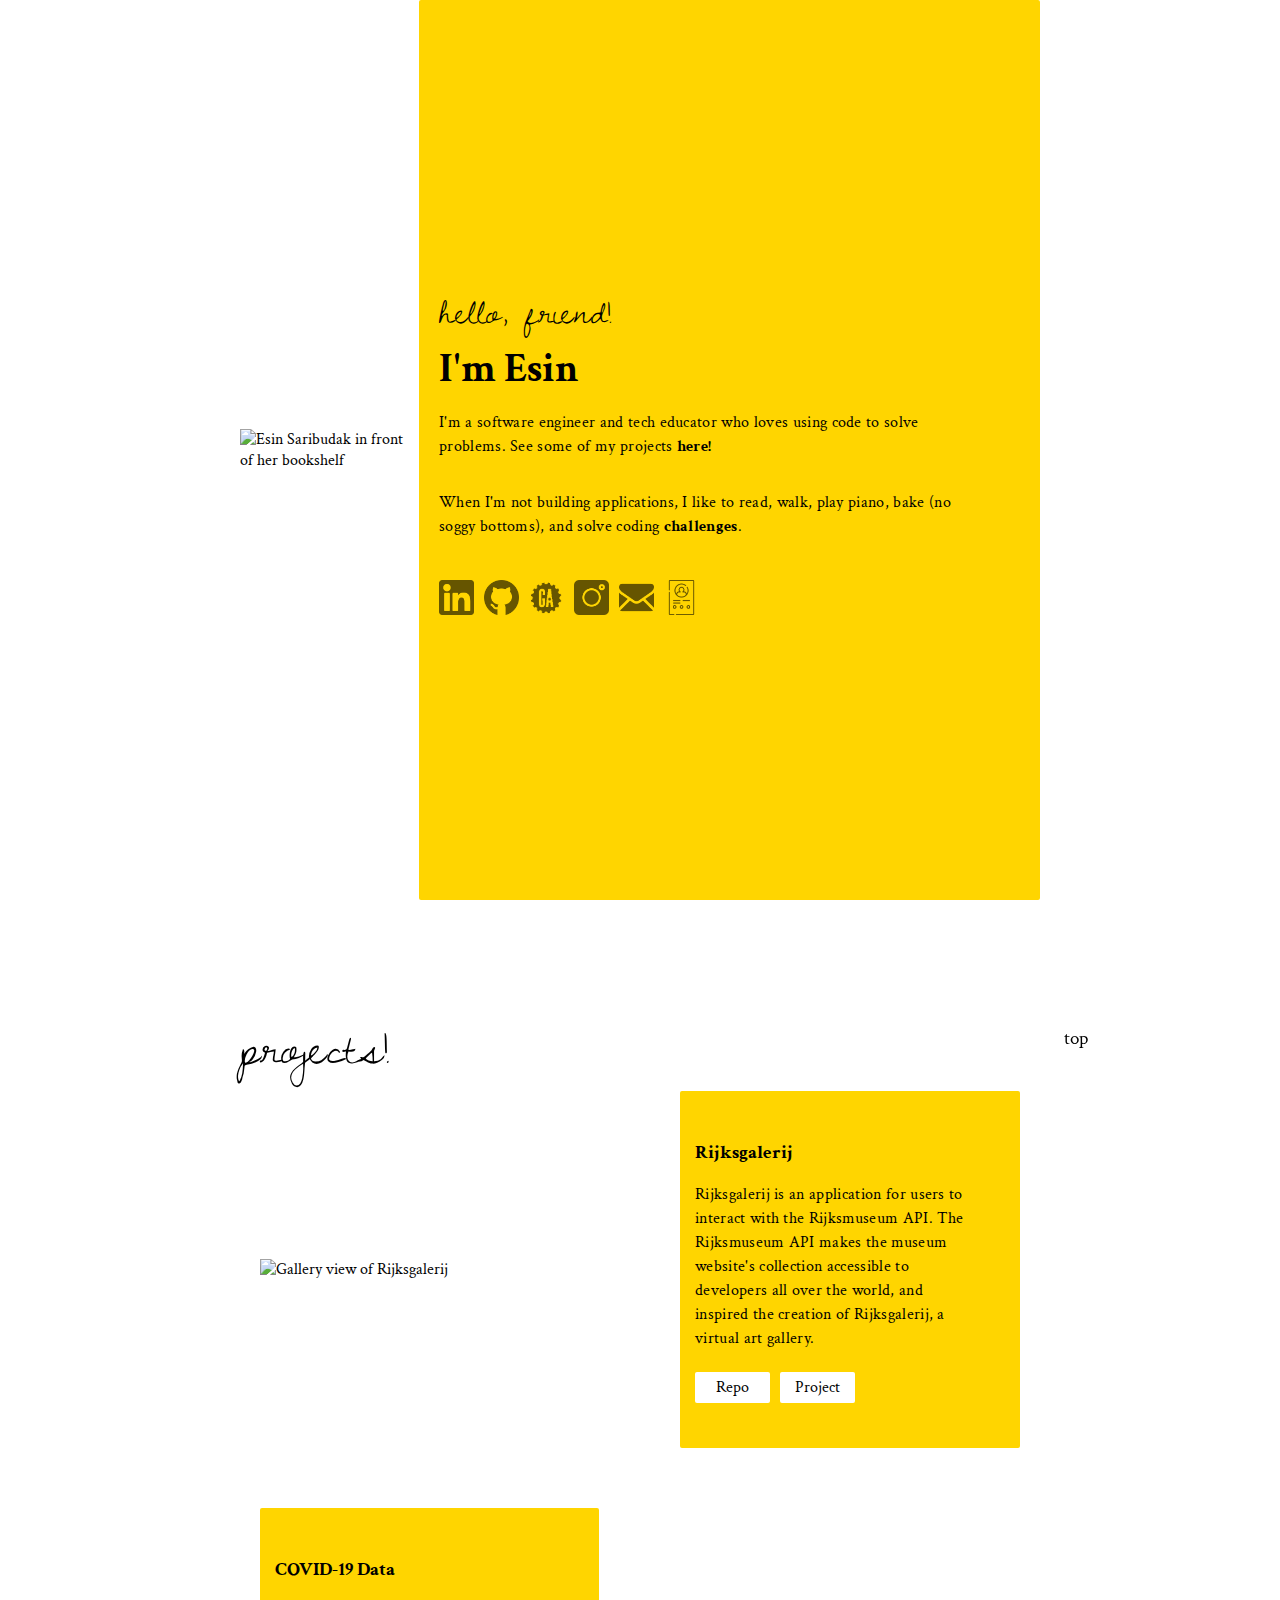
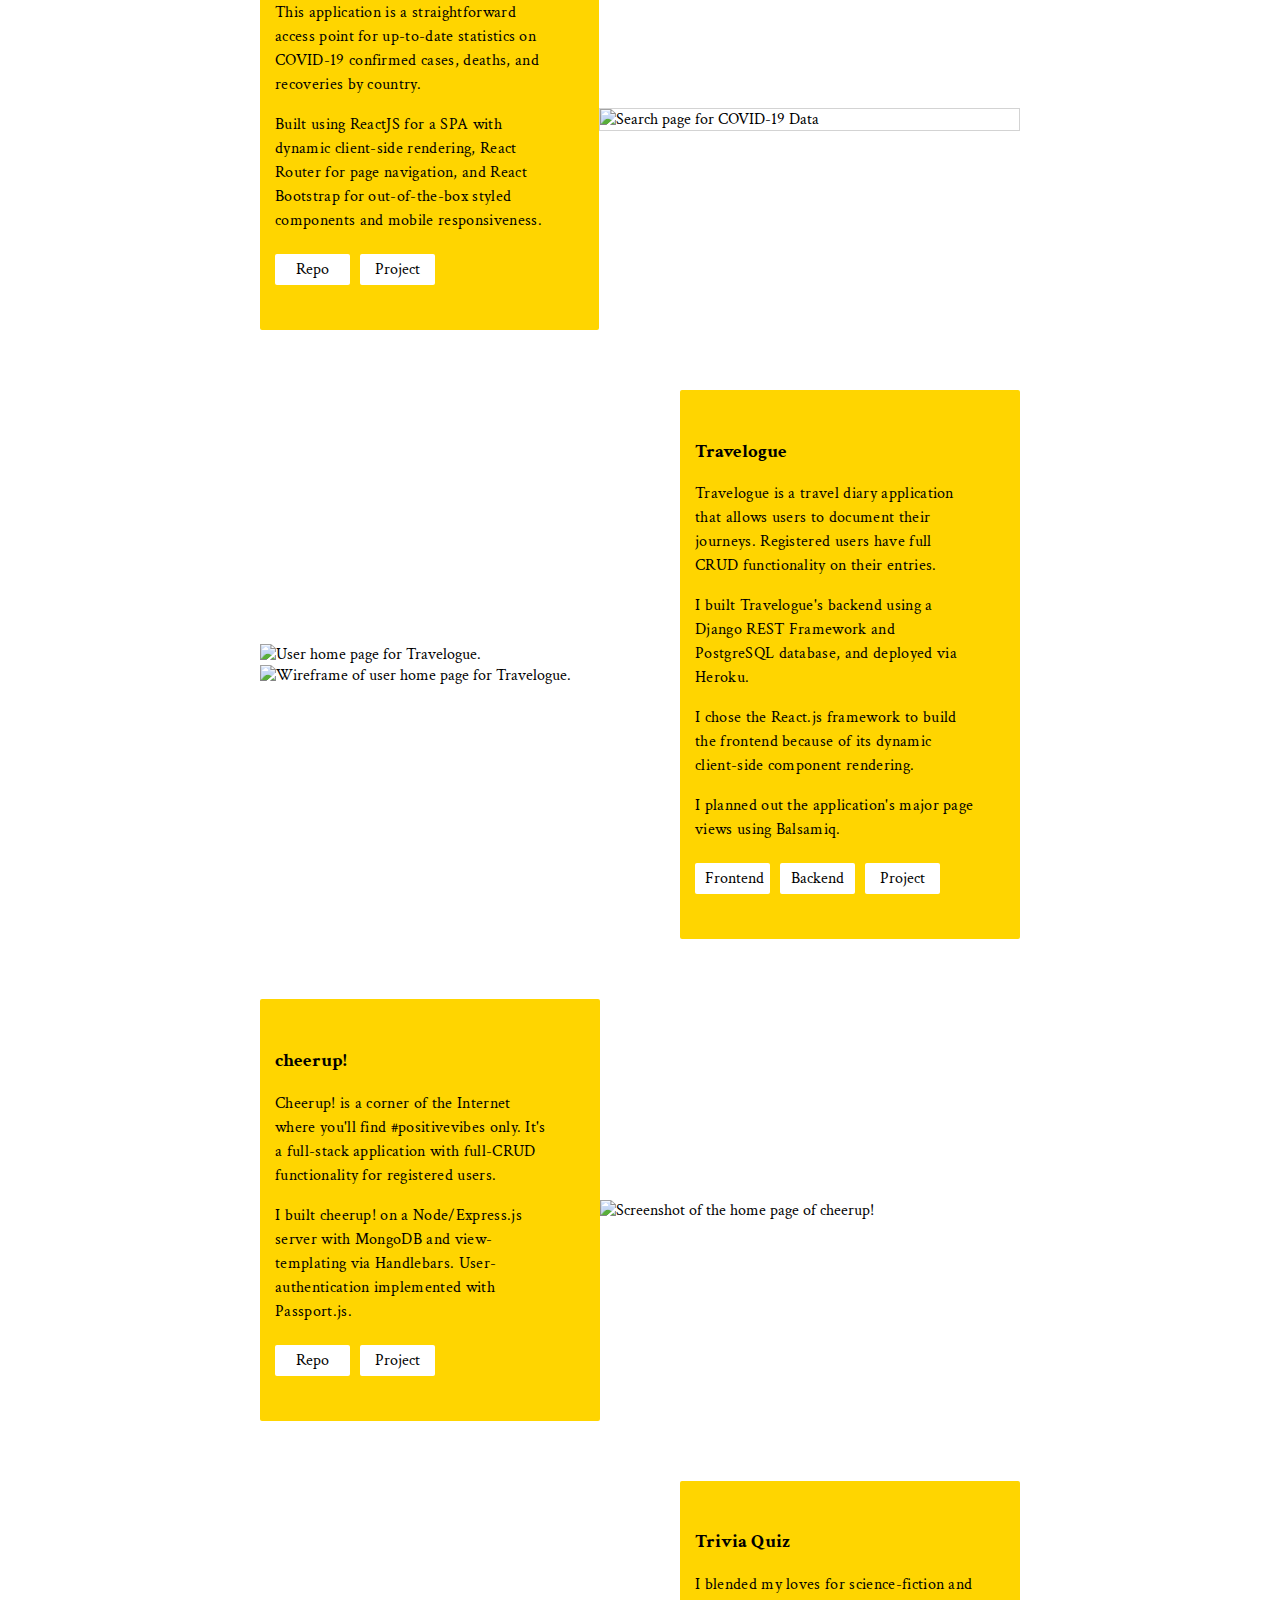
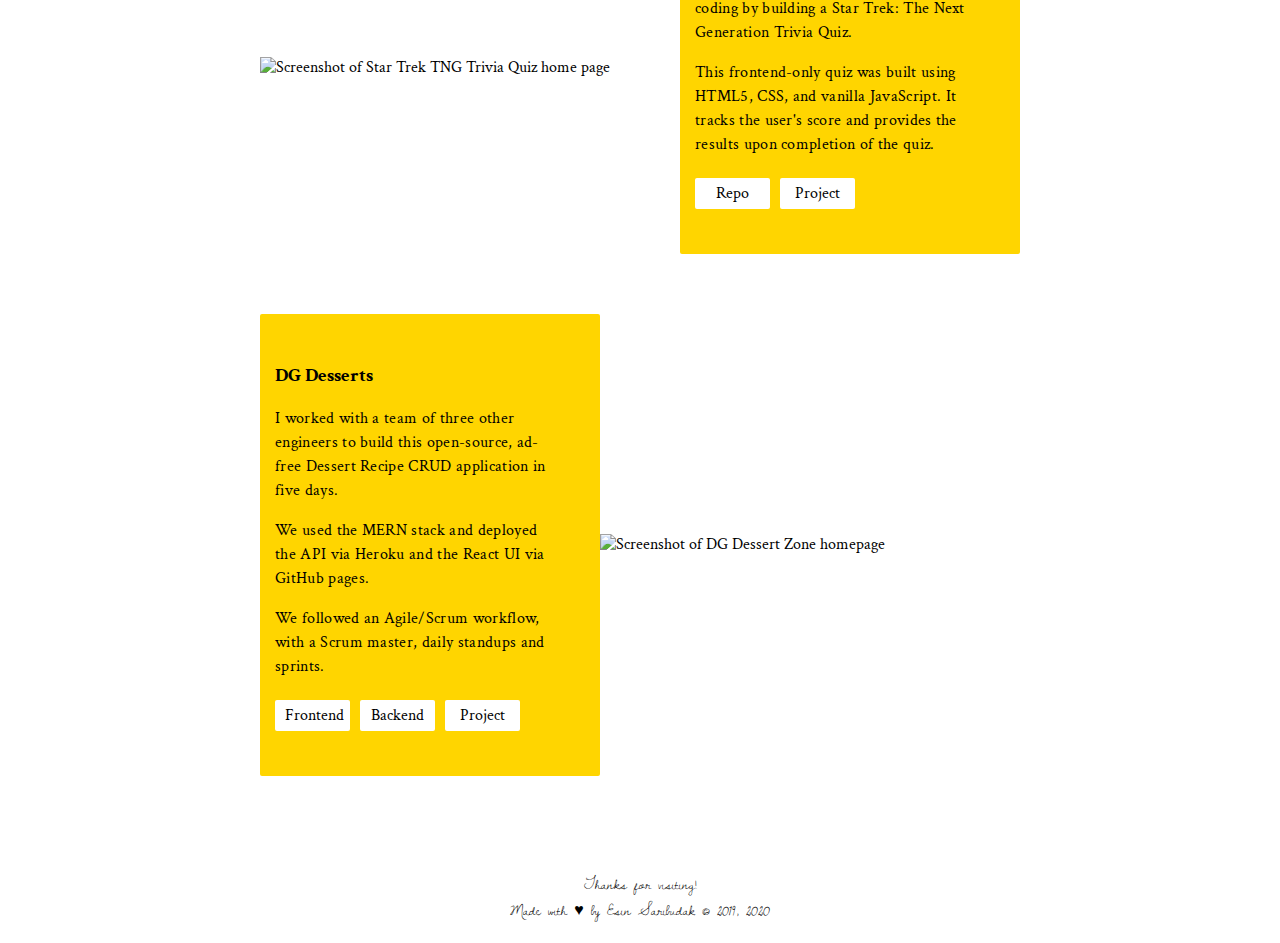
==== commit a24e1d35: "Update bio and add Google font pre-connect" ====
--- a/index.html
+++ b/index.html
@@ -5,7 +5,8 @@
 		<meta name="viewport" content="width=device-width, initial-scale=1.0" />
 		<meta http-equiv="X-UA-Compatible" content="ie=edge" />
 		<meta name="Esin Saribudak" content="Esin Saribudak's Portfolio" />
-		<link type="text/css" rel="stylesheet" href="style.css" />
+
+		<link rel="preconnect" href="https://fonts.gstatic.com/" />
 		<link
 			href="https://fonts.googleapis.com/css?family=Crimson+Text:400,700&display=swap"
 			rel="stylesheet"
@@ -31,6 +32,7 @@
 			sizes="16x16"
 			href="favicon_io/favicon-16x16.png"
 		/>
+		<link type="text/css" rel="stylesheet" href="style.css" />
 		<link rel="manifest" href="/site.webmanifest" />
 
 		<title>Esin Saribudak</title>
@@ -48,14 +50,14 @@
 				<h2>hello, friend!</h2>
 				<h1>I'm Esin</h1>
 				<p>
-					I'm a software engineer who loves using code to solve problems. See
-					some of my projects
+					I'm a software engineer and tech educator who loves using code to
+					solve problems. See some of my projects
 					<a href="#projects">here!</a>
 				</p>
 
 				<p>
-					When I'm not building applications, I like to read, play piano, bake
-					(no soggy bottoms), and solve coding
+					When I'm not building applications, I like to read, walk, play piano,
+					bake (no soggy bottoms), and solve coding
 					<a href="https://www.codewars.com/users/esin87" target="_blank"
 						>challenges</a
 					>.
@@ -147,7 +149,7 @@
 							>Repo</a
 						>
 
-						<a href="https://rijksgalerij.herokuapp.com/" target="_blank"
+						<a href="https://esins-rijksgalerij.netlify.app/" target="_blank"
 							>Project</a
 						>
 					</div>
--- a/style.css
+++ b/style.css
@@ -13,6 +13,15 @@
 	border: 1px solid lightgray;
 }
 
+.projects-button-container a {
+	border-radius: 2px;
+	background-color: white;
+}
+
+#yellow-rectangle {
+	border-radius: 2px;
+}
+
 @keyframes fadeInAnimation {
 	0% {
 		opacity: 0;
@@ -36,12 +45,12 @@
 	.projects-button-container {
 		display: flex;
 		justify-content: center;
+		padding-bottom: 1em;
 	}
 
 	.projects-button-container a {
 		margin: 5px 10px 5px 0;
 		text-decoration: none;
-		border: 1px solid black;
 		padding: 5px 10px;
 		color: black;
 		width: 55px;
@@ -58,6 +67,7 @@
 		padding: 0 1em;
 		margin: 1em;
 		margin-bottom: 2em;
+		border-radius: 2px;
 	}
 
 	div#top {
@@ -351,6 +361,7 @@
 		flex-basis: 40%;
 		background-color: #ffd500;
 		padding: 30px 45px 30px 15px;
+		border-radius: 2px;
 	}
 
 	.projects-button-container {
@@ -362,7 +373,6 @@
 	.projects-button-container a {
 		margin: 5px 10px 5px 0;
 		text-decoration: none;
-		border: 1px solid black;
 		padding: 5px 10px;
 		color: black;
 		width: 55px;
@@ -371,7 +381,8 @@
 	}
 
 	.projects-button-container a:hover {
-		background-color: white;
+		background-color: black;
+		color: white;
 	}
 
 	footer {
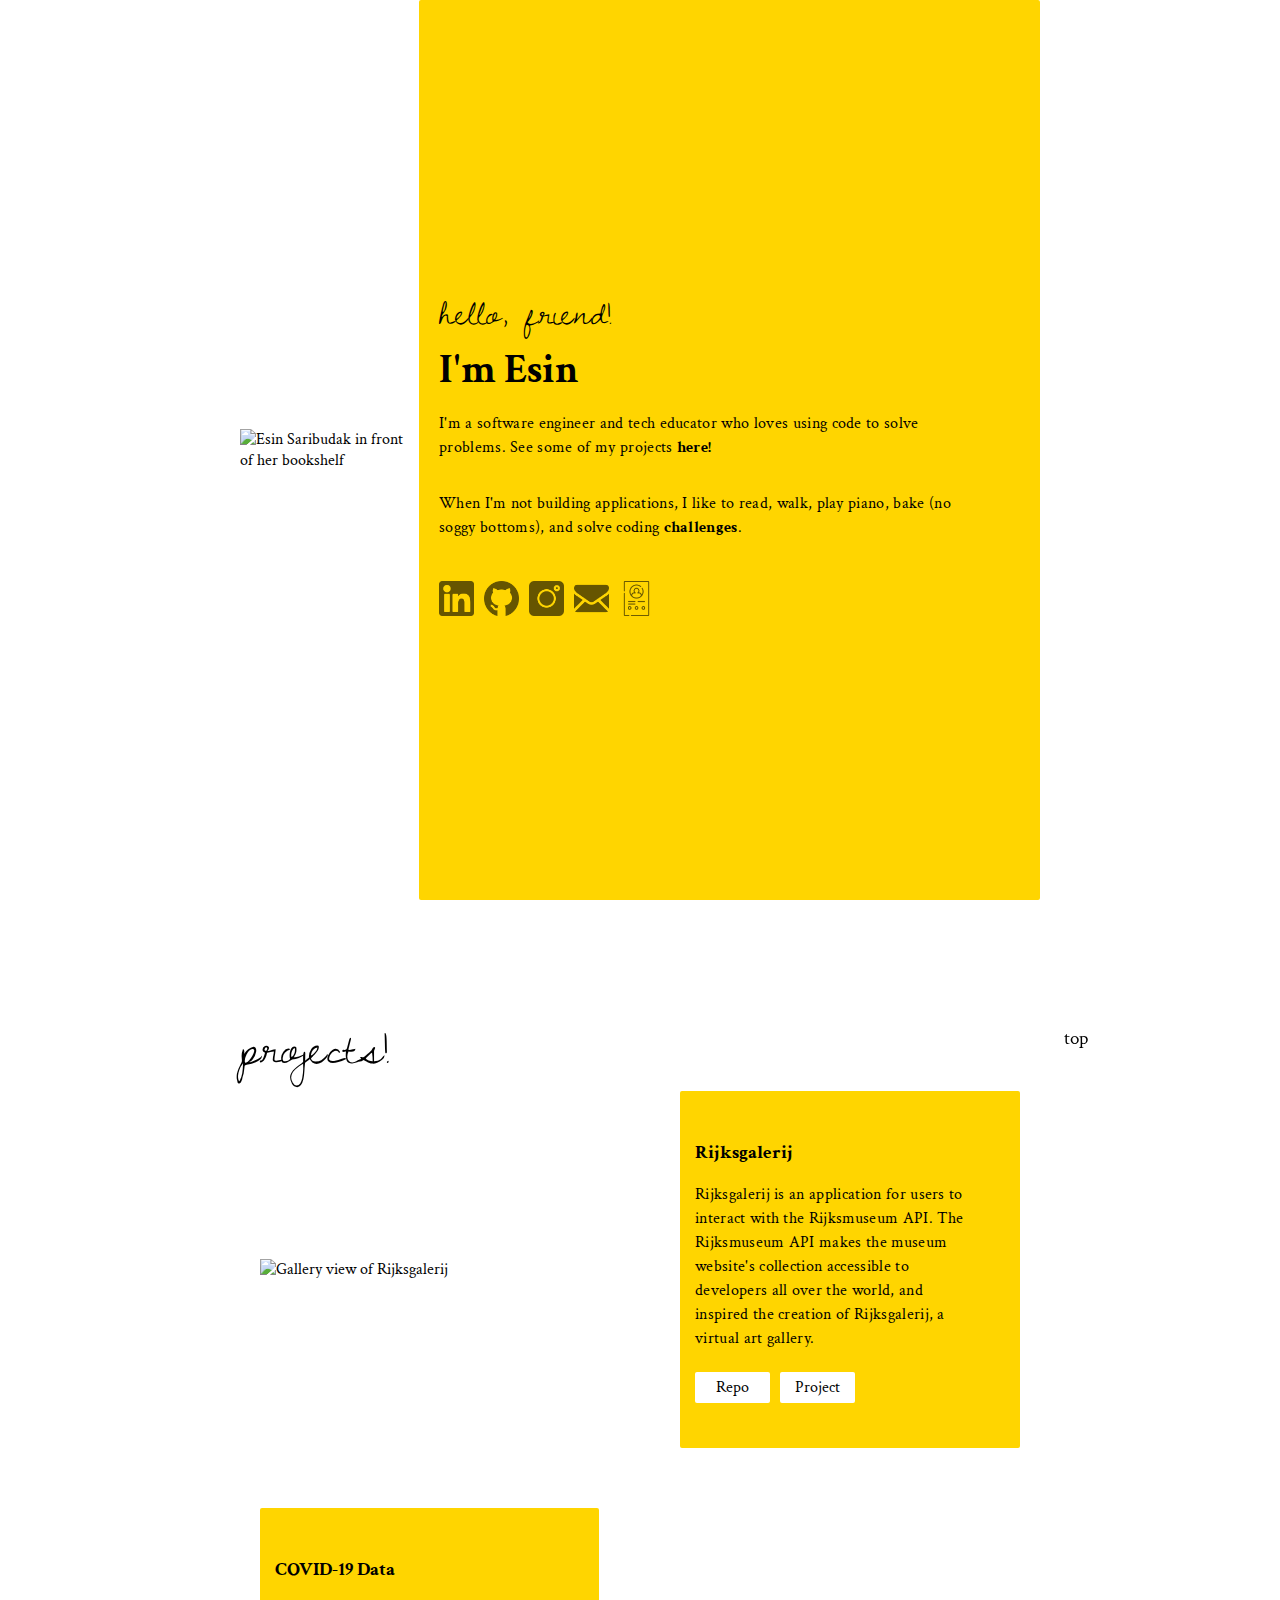
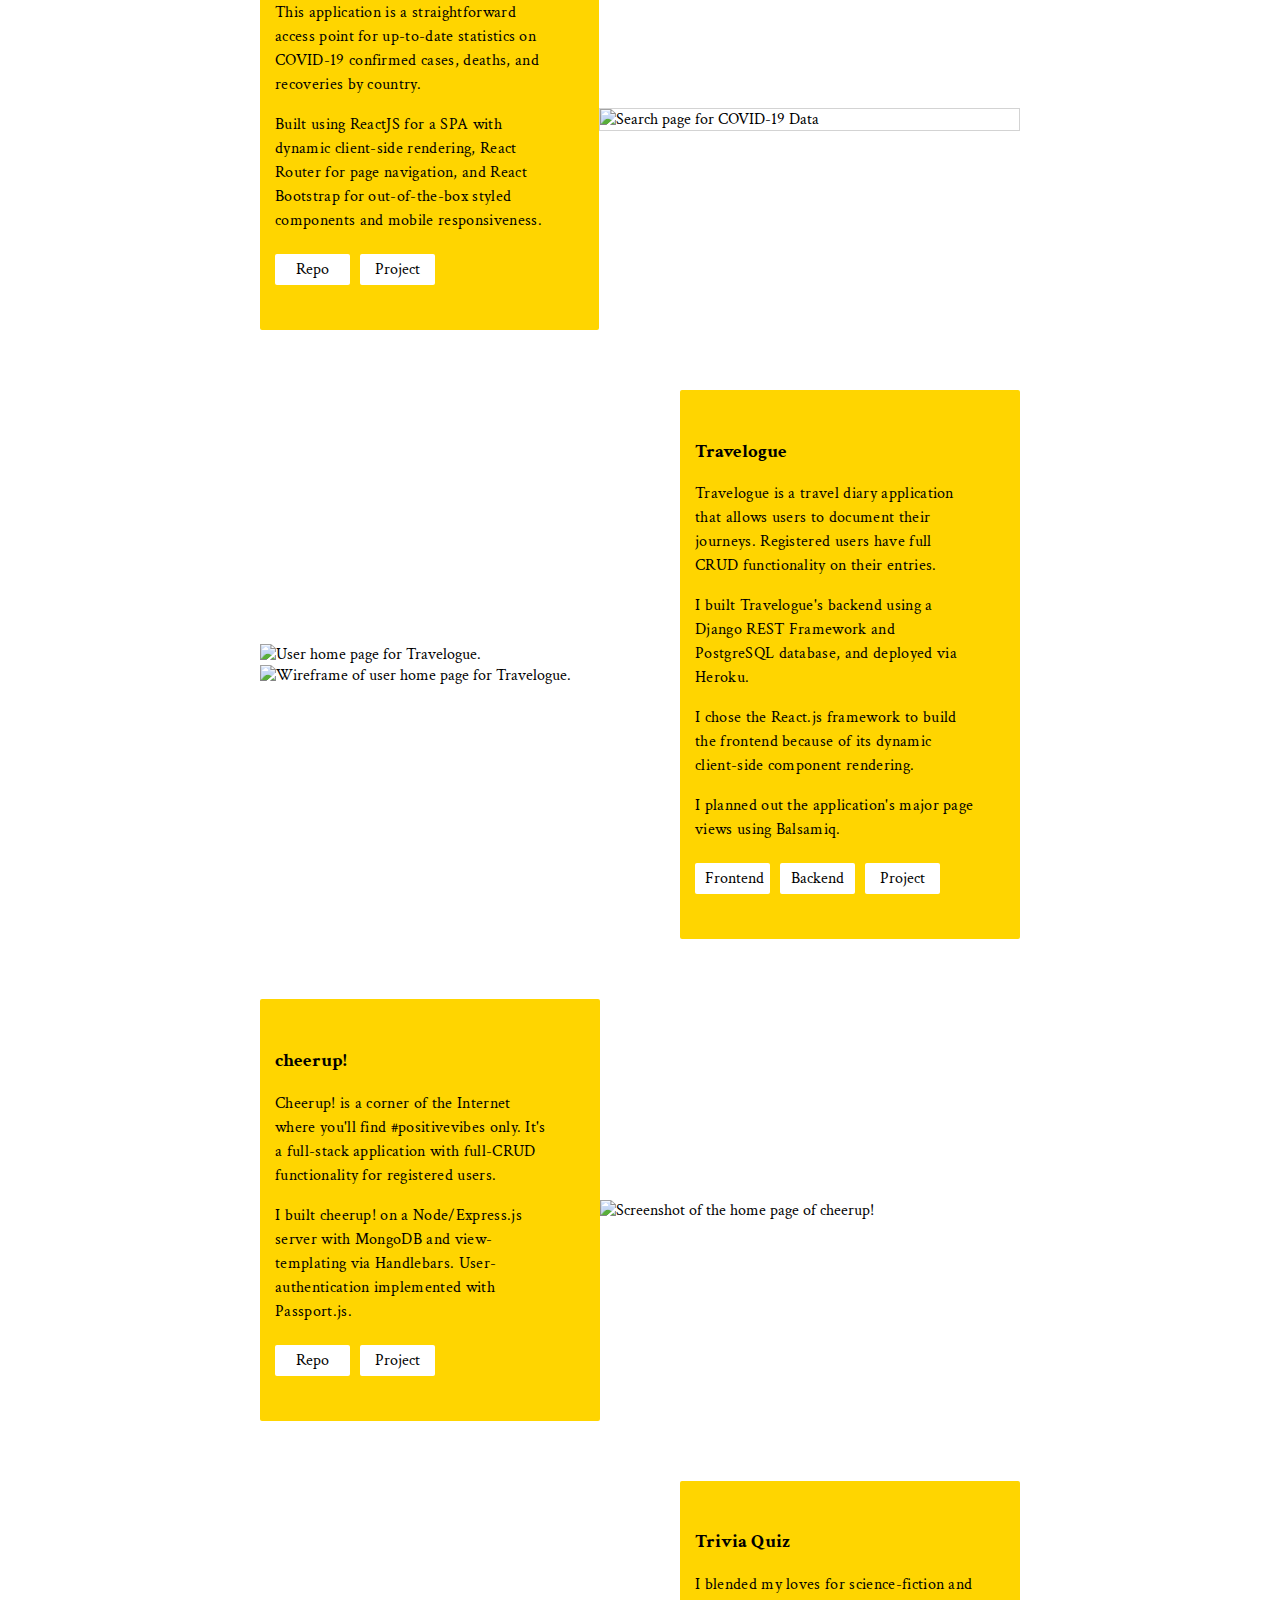
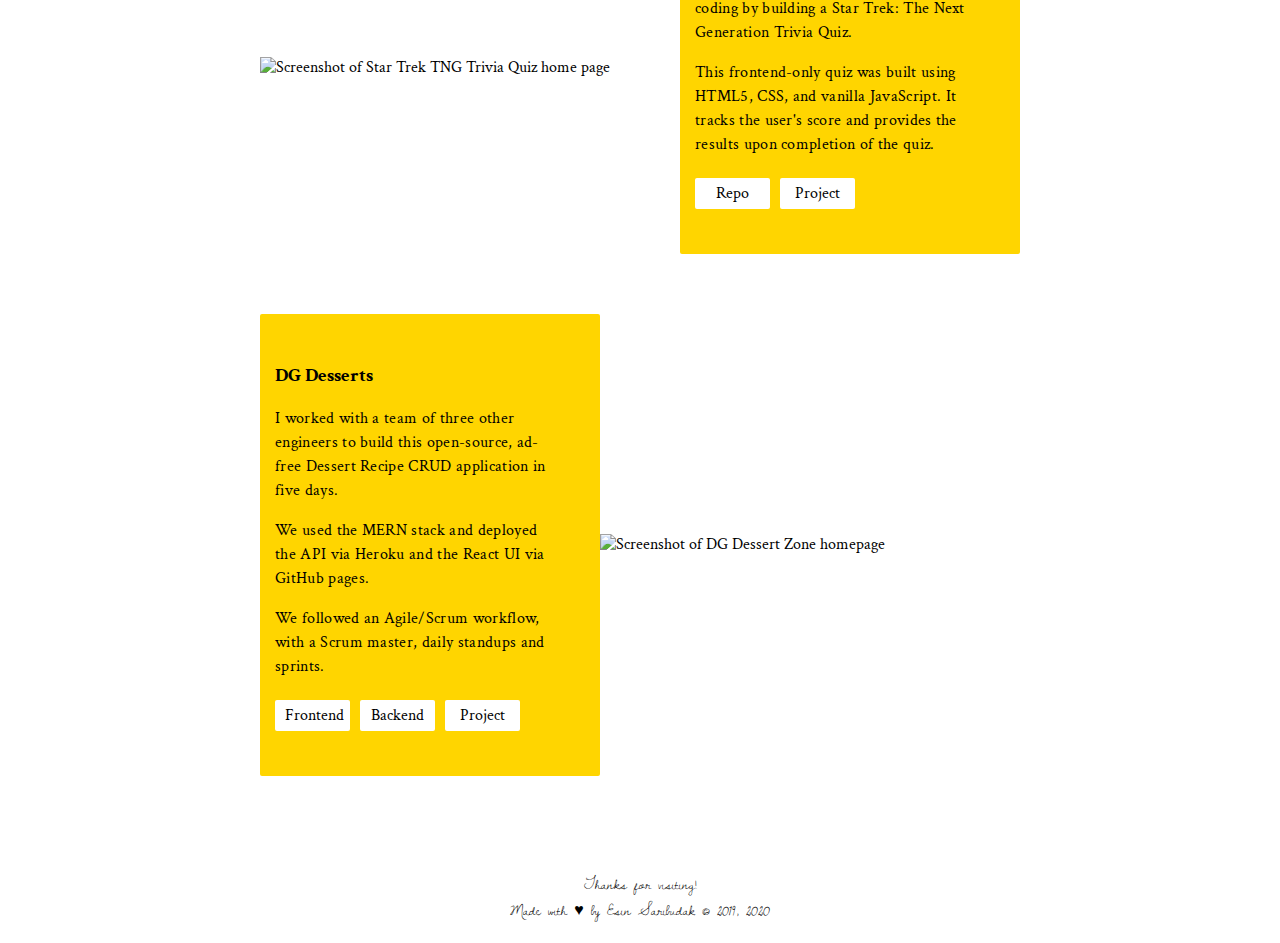
==== commit 24d3d33b: "Update index.html" ====
--- a/index.html
+++ b/index.html
@@ -80,17 +80,6 @@
 							alt="Click to visit Esin Saribudak's GitHub profile"
 						/>
 					</a>
-					<a
-						href="https://generalassemb.ly/instructors/esin-saribudak/22565"
-						target="_blank"
-					>
-						<img
-							id="generalAssembly"
-							class="icon"
-							src="images/icons/ga-logo-bw.png"
-							alt="Click to visit Esin Saribudak's GeneralAssembly profile"
-						/>
-					</a>
 					<a href="https://instagram.com/yellowbranch/" target="_blank">
 						<img
 							id="instagram"
--- a/style.css
+++ b/style.css
@@ -37,6 +37,7 @@
 		display: flex;
 		flex-direction: column;
 		align-items: center;
+		justify-content: center;
 		margin: 1em auto;
 		text-align: center;
 		max-width: 95%;
